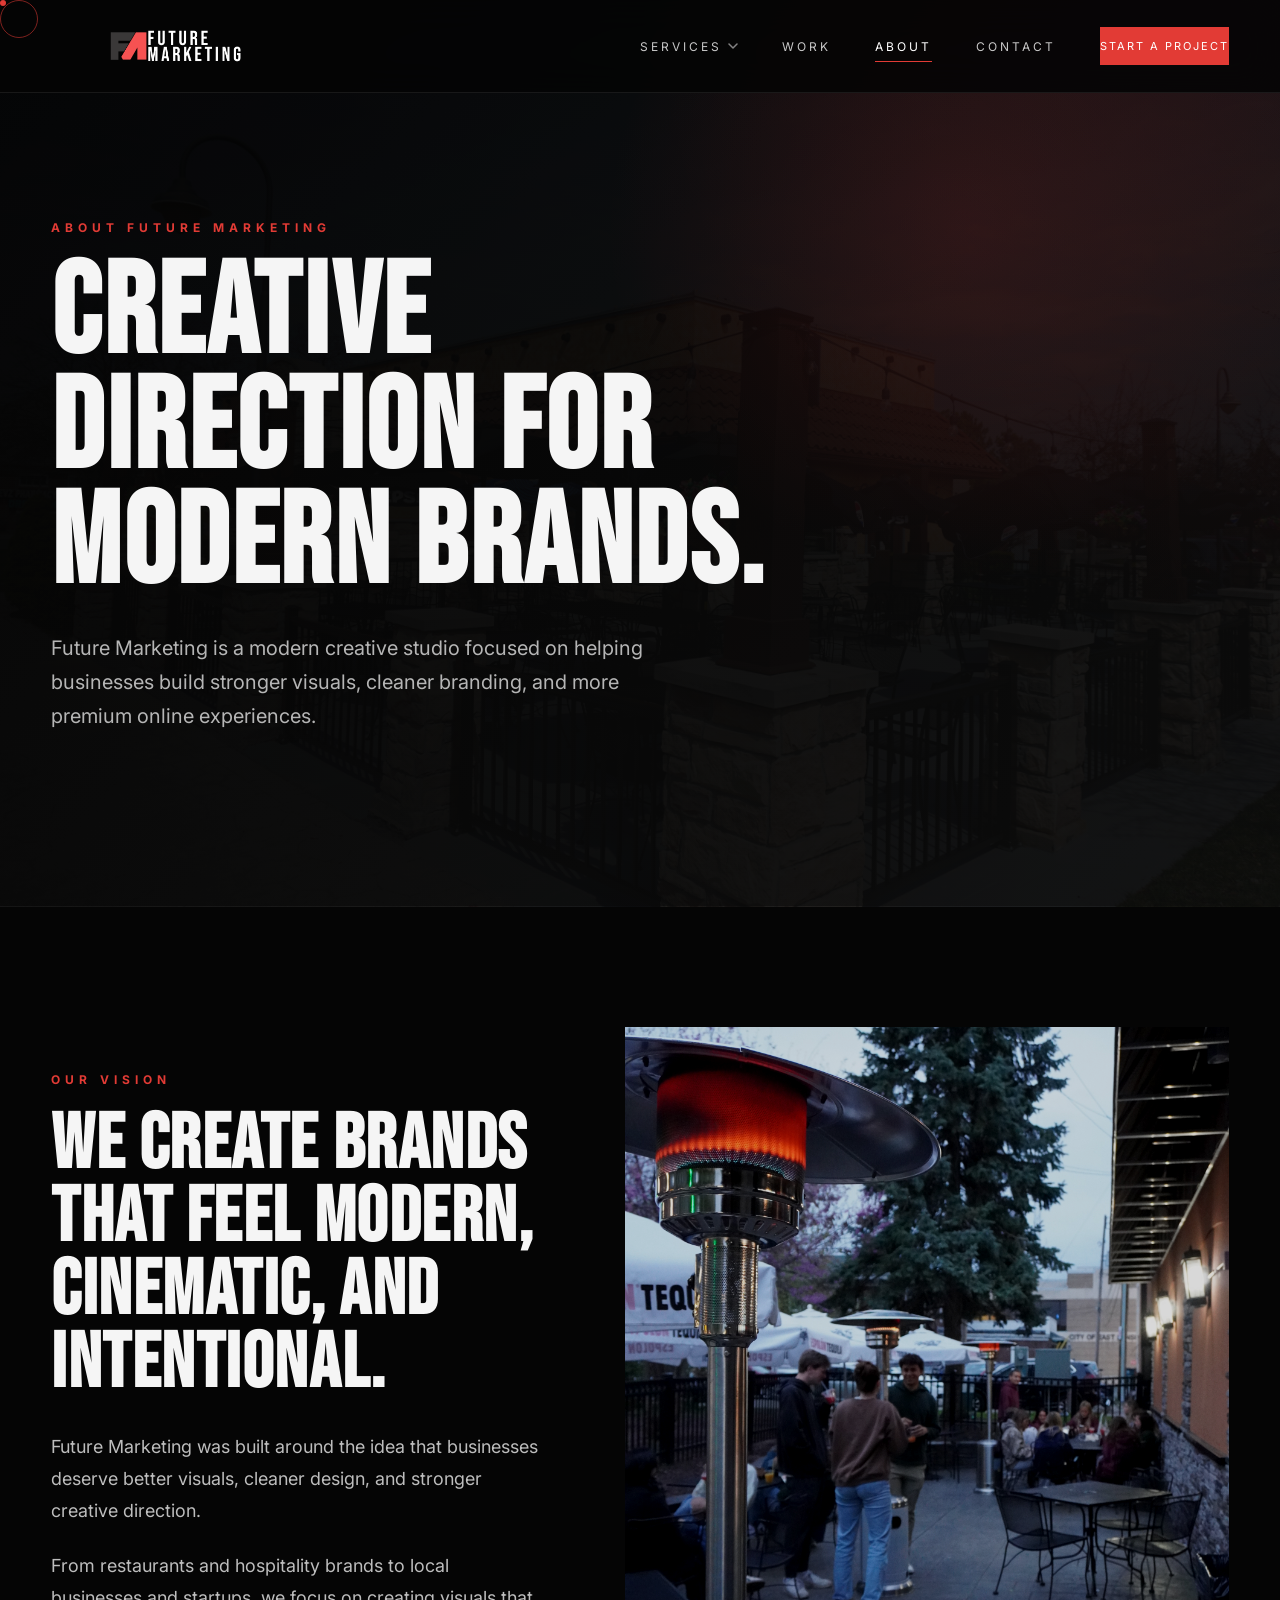
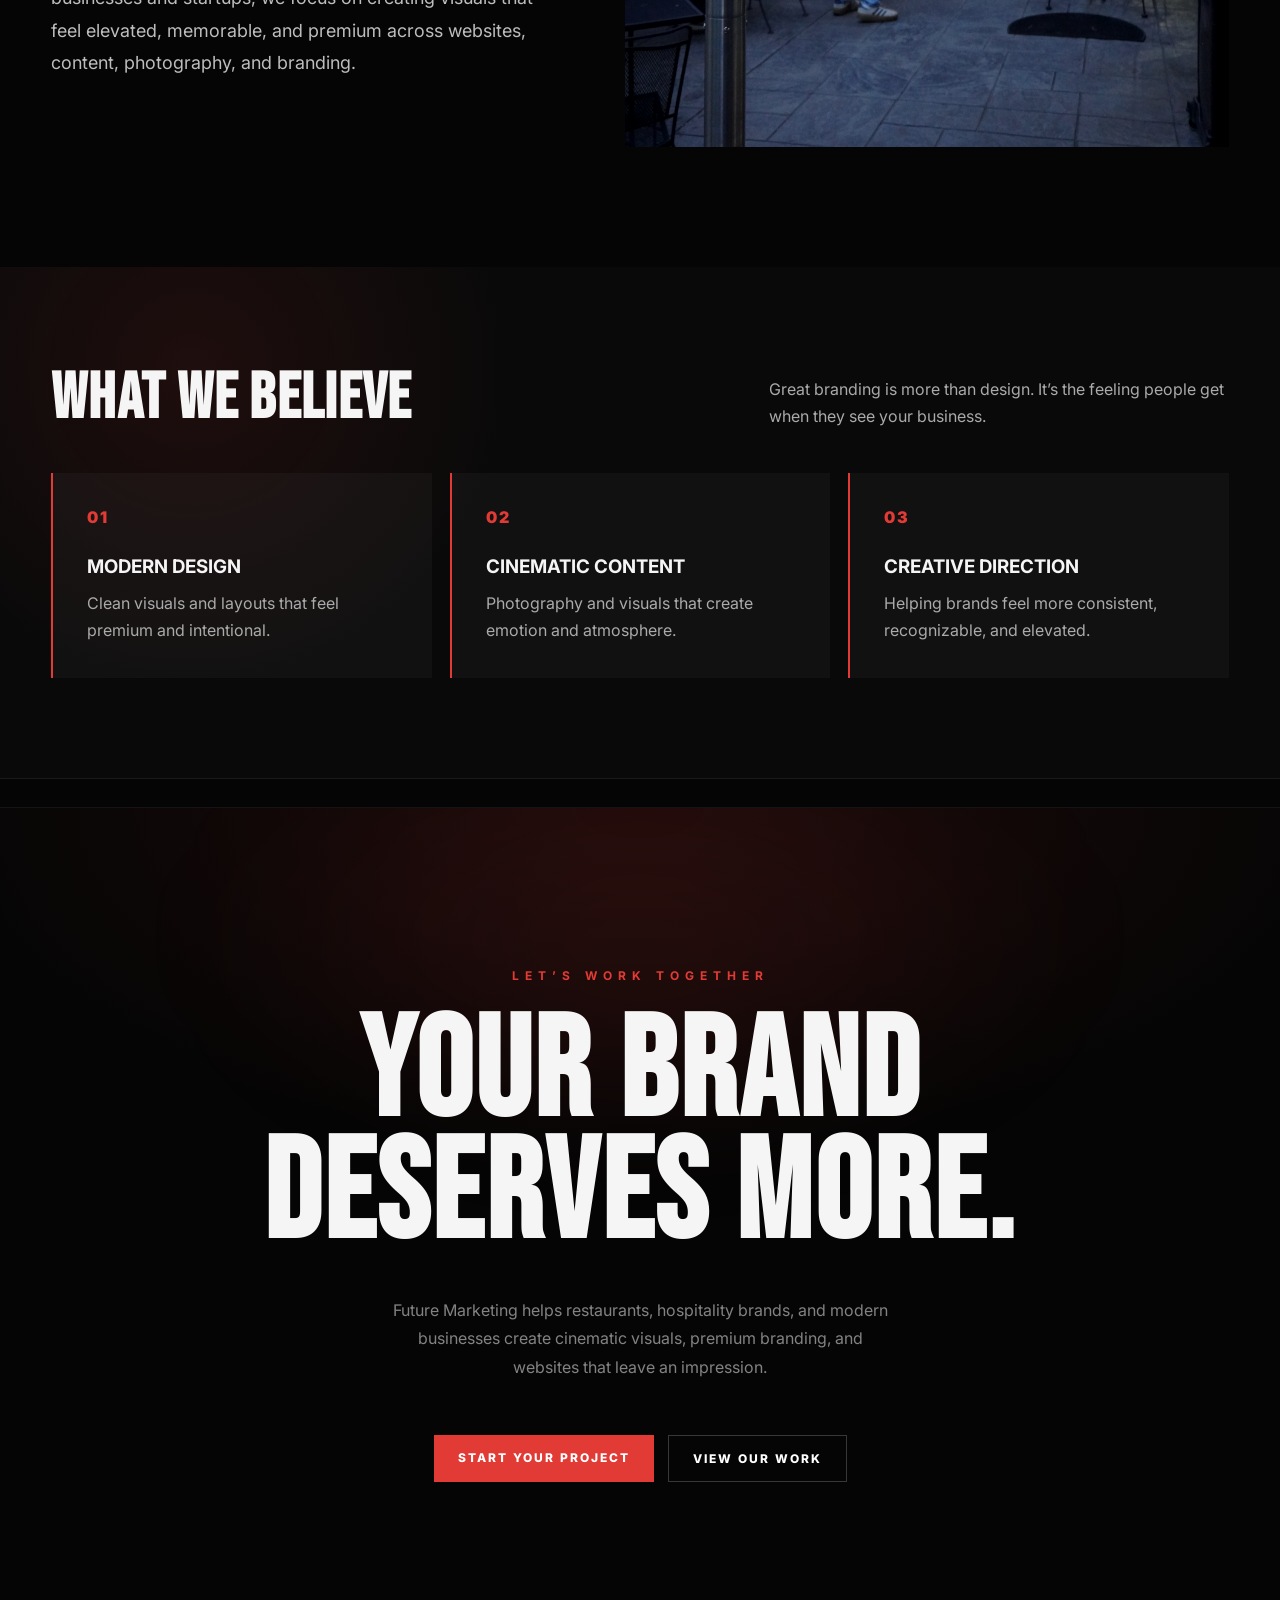
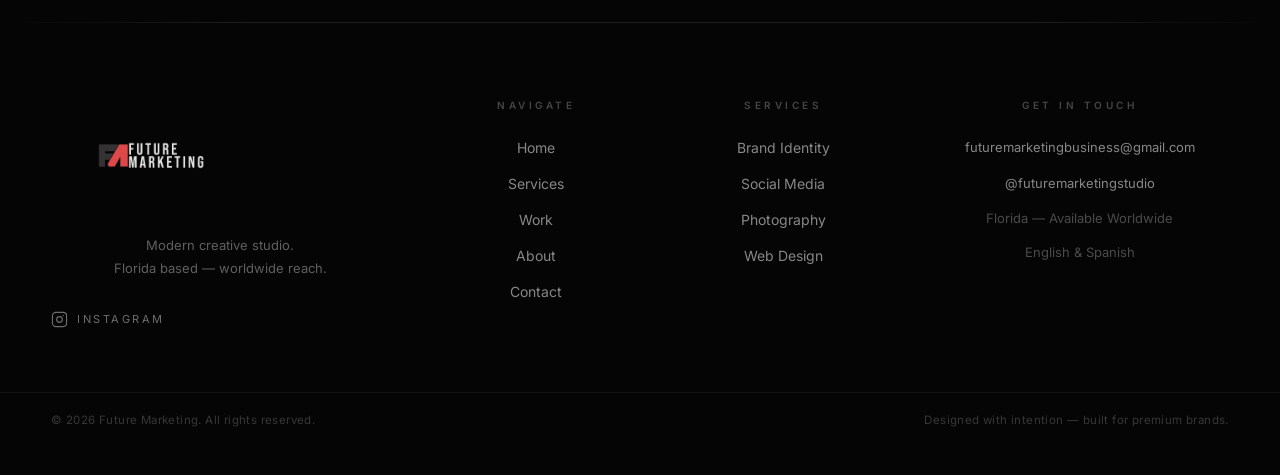
==== about.html @ c7347e80 "Production launch — Future Marketing Studio (futuremark.studio) Complete 5-page website: Brand Ident" ====
<!DOCTYPE html>
<html lang="en">
<head>
  <meta charset="UTF-8" />
  <meta name="viewport" content="width=device-width, initial-scale=1.0" />
  <title>About | Future Marketing</title>
  <meta name="description" content="Future Marketing is a modern creative studio focused on helping restaurants, hospitality brands, and local businesses build stronger visuals, cleaner branding, and premium digital experiences.">
  <meta name="robots" content="index, follow">
  <meta property="og:type" content="website">
  <meta property="og:title" content="About | Future Marketing">
  <meta property="og:description" content="Learn about Future Marketing — a creative studio building premium brands for restaurants, hospitality, and modern businesses in Florida.">
  <meta property="og:image" content="https://futuremark.studio/assets/images/hotel-coco-brand.jpg">
  <meta property="og:image:width" content="2000">
  <meta property="og:image:height" content="1333">
  <meta property="og:site_name" content="Future Marketing Studio">
  <meta name="twitter:card" content="summary_large_image">
  <meta name="twitter:image" content="https://futuremark.studio/assets/images/hotel-coco-brand.jpg">
  <link rel="preconnect" href="https://fonts.googleapis.com">
  <link rel="preconnect" href="https://fonts.gstatic.com" crossorigin>
  <link href="https://fonts.googleapis.com/css2?family=Bebas+Neue&family=Inter:wght@300;400;500;600;700;800&display=swap" rel="stylesheet">
  <link rel="stylesheet" href="style.css" />
  <link rel="icon" type="image/png" sizes="32x32" href="assets/images/imresizer-favicon.png">
  <link rel="icon" type="image/png" sizes="512x512" href="assets/images/favicon.png">
  <link rel="apple-touch-icon" sizes="180x180" href="assets/images/whitelogo.png">
  <link rel="manifest" href="site.webmanifest">
  <meta name="theme-color" content="#050505">
  <meta name="msapplication-TileColor" content="#050505">
  <link rel="canonical" href="https://futuremark.studio/about.html">
  <meta property="og:url" content="https://futuremark.studio/about.html">
  <!-- Google Analytics GA4 — replace G-XXXXXXXXXX with your Measurement ID -->
  <script async src="https://www.googletagmanager.com/gtag/js?id=G-XXXXXXXXXX"></script>
  <script>
    window.dataLayer = window.dataLayer || [];
    function gtag(){dataLayer.push(arguments);}
    gtag("js", new Date());
    gtag("config", "G-XXXXXXXXXX");
  </script>
</head>
<body>

<div class="page-noise"></div>

<header>
  <div class="container nav">

    <a href="index.html" class="brand">
      <img src="assets/images/whitelogonomarketing.png"
           alt="Future Marketing Logo"
           class="logo-img">
    </a>

    <button class="menu-btn" id="menuBtn">
      <span></span>
      <span></span>
      <span></span>
    </button>

    <nav class="nav-links" id="navLinks">

      <div class="nav-item-drop">
        <a href="services.html" class="nav-link-trigger" aria-haspopup="true">
          Services
          <svg class="nav-chevron" width="10" height="6" viewBox="0 0 10 6" fill="none" aria-hidden="true">
            <path d="M1 1l4 4 4-4" stroke="currentColor" stroke-width="1.5" stroke-linecap="round" stroke-linejoin="round"/>
          </svg>
        </a>
        <div class="nav-drop" role="menu">
          <a href="services.html#brand-identity" class="nav-drop-link" role="menuitem">
            <span class="nav-drop-num">01</span>Brand Identity
          </a>
          <a href="services.html#photography" class="nav-drop-link" role="menuitem">
            <span class="nav-drop-num">02</span>Photography & Content
          </a>
          <a href="services.html#web-design" class="nav-drop-link" role="menuitem">
            <span class="nav-drop-num">03</span>Web Design
          </a>
          <a href="services.html" class="nav-drop-link" role="menuitem">
            <span class="nav-drop-num">04</span>Social Media
          </a>
        </div>
      </div>

      <a href="work.html">Work</a>
      <a href="about.html">About</a>
      <a href="contact.html">Contact</a>
      <a href="contact.html" class="nav-cta">Start a Project</a>

    </nav>

  </div>
</header>

<main>

<section class="page-hero">

  <div class="services-hero-bg"></div>

  <div class="container">

    <div class="eyebrow">
      About Future Marketing
    </div>

    <h1>
      CREATIVE <br>
      DIRECTION FOR <br>
      MODERN BRANDS.
    </h1>

    <p>
      Future Marketing is a modern creative studio focused on helping
      businesses build stronger visuals, cleaner branding,
      and more premium online experiences.
    </p>

  </div>

</section>

<section class="about-section">

  <div class="container about-grid">

    <div class="about-content">

      <div class="eyebrow">
        Our Vision
      </div>

      <h2>
        We create brands that feel modern, cinematic, and intentional.
      </h2>

      <p>
        Future Marketing was built around the idea that businesses deserve
        better visuals, cleaner design, and stronger creative direction.
      </p>

      <p>
        From restaurants and hospitality brands to local businesses and startups,
        we focus on creating visuals that feel elevated, memorable,
        and premium across websites, content, photography, and branding.
      </p>

    </div>

    <div class="about-image">

      <img src="assets/images/mexgrillpatio.JPG"
           alt="Restaurant patio — Future Marketing visual direction" loading="lazy">

    </div>

  </div>

</section>

<section class="values-section">

  <div class="container">

    <div class="section-header">

      <h2>
        What We Believe
      </h2>

      <p>
        Great branding is more than design. It’s the feeling people get when they see your business.
      </p>

    </div>

    <div class="process-grid">

      <div class="process-step">
        <span>01</span>
        <h3>Modern Design</h3>
        <p>Clean visuals and layouts that feel premium and intentional.</p>
      </div>

      <div class="process-step">
        <span>02</span>
        <h3>Cinematic Content</h3>
        <p>Photography and visuals that create emotion and atmosphere.</p>
      </div>

      <div class="process-step">
        <span>03</span>
        <h3>Creative Direction</h3>
        <p>Helping brands feel more consistent, recognizable, and elevated.</p>
      </div>

    </div>

  </div>

</section>

</main>

<footer class="site-footer">

  <div class="footer-cta-zone">
    <div class="footer-cta-glow"></div>
    <div class="container footer-cta-inner">
      <div class="eyebrow">Let’s Work Together</div>
      <h2 class="footer-cta-headline">
        Your brand<br>deserves more.
      </h2>
      <p class="footer-cta-sub">
        Future Marketing helps restaurants, hospitality brands, and modern
        businesses create cinematic visuals, premium branding, and websites
        that leave an impression.
      </p>
      <div class="footer-cta-btns">
        <a href="contact.html" class="btn btn-primary">Start Your Project</a>
        <a href="work.html" class="btn btn-secondary">View Our Work</a>
      </div>
    </div>
  </div>

  <div class="footer-divider"></div>

  <div class="footer-body">
    <div class="container footer-grid">

      <div class="footer-brand-col">
        <a href="index.html" class="footer-logo-link">
          <img src="assets/images/whitelogonomarketing.png"
               alt="Future Marketing" class="footer-logo-img">
        </a>
        <p class="footer-tagline">
          Modern creative studio.<br>
          Florida based — worldwide reach.
        </p>
        <div class="footer-socials">
          <a href="https://www.instagram.com/futuremarketingstudio/"
             target="_blank" rel="noopener noreferrer"
             aria-label="Future Marketing on Instagram"
             class="footer-social-link">
            <svg width="17" height="17" viewBox="0 0 24 24" fill="none"
                 stroke="currentColor" stroke-width="1.6"
                 stroke-linecap="round" stroke-linejoin="round"
                 aria-hidden="true">
              <rect x="2" y="2" width="20" height="20" rx="5" ry="5"/>
              <circle cx="12" cy="12" r="4"/>
              <circle cx="17.5" cy="6.5" r="1" fill="currentColor" stroke="none"/>
            </svg>
            Instagram
          </a>
        </div>
      </div>

      <div class="footer-nav-col">
        <h4 class="footer-col-label">Navigate</h4>
        <ul class="footer-links">
          <li><a href="index.html">Home</a></li>
          <li><a href="services.html">Services</a></li>
          <li><a href="work.html">Work</a></li>
          <li><a href="about.html">About</a></li>
          <li><a href="contact.html">Contact</a></li>
        </ul>
      </div>

      <div class="footer-nav-col">
        <h4 class="footer-col-label">Services</h4>
        <ul class="footer-links">
          <li><a href="services.html">Brand Identity</a></li>
          <li><a href="services.html">Social Media</a></li>
          <li><a href="services.html">Photography</a></li>
          <li><a href="services.html">Web Design</a></li>
        </ul>
      </div>

      <div class="footer-nav-col">
        <h4 class="footer-col-label">Get In Touch</h4>
        <ul class="footer-links footer-contact-links">
          <li>
            <a href="mailto:futuremarketingbusiness@gmail.com">
              futuremarketingbusiness@gmail.com
            </a>
          </li>
          <li>
            <a href="https://www.instagram.com/futuremarketingstudio/"
               target="_blank" rel="noopener noreferrer">
              @futuremarketingstudio
            </a>
          </li>
          <li><span>Florida — Available Worldwide</span></li>
          <li><span>English &amp; Spanish</span></li>
        </ul>
      </div>

    </div>
  </div>

  <div class="footer-bottom">
    <div class="container footer-bottom-inner">
      <p>© 2026 Future Marketing. All rights reserved.</p>
      <p class="footer-bottom-right">Designed with intention — built for premium brands.</p>
    </div>
  </div>

</footer>

<script src="script.js"></script>

</body>
</html>
---- style.css ----
:root {
  --black: #050505;
  --black-2: #070707;
  --black-3: #090909;
  --card: #0c0c0c;
  --red: #e23b35;
  --red-hover: #ff4a43;
  --white: #f5f5f5;
  --gray: #aaa;
  --gray-light: #bdbdbd;
  --border: rgba(255,255,255,0.1);
  --border-light: rgba(255,255,255,0.12);
}

* {
  margin: 0;
  padding: 0;
  box-sizing: border-box;
}

body {
  font-family: 'Inter', Arial, Helvetica, sans-serif;
  background:
    radial-gradient(circle at top right, rgba(226,59,53,0.08), transparent 30%),
    radial-gradient(circle at bottom left, rgba(255,255,255,0.03), transparent 25%),
    var(--black);
  color: var(--white);
  overflow-x: hidden;
  position: relative;
}

a {
  color: inherit;
  text-decoration: none;
}

.container {
  width: min(1180px, 92%);
  margin: 0 auto;
}

.page-noise {
  position: fixed;
  inset: 0;
  z-index: -1;
  pointer-events: none;
  opacity: 0.18;
  background-image:
    linear-gradient(rgba(255,255,255,0.018) 1px, transparent 1px),
    linear-gradient(90deg, rgba(255,255,255,0.018) 1px, transparent 1px);
  background-size: 80px 80px;
}

/* Header */

header {
  position: fixed;
  top: 0;
  left: 0;
  width: 100%;
  z-index: 50;
  background: rgba(5, 5, 5, 0.9);
  backdrop-filter: blur(18px);
  border-bottom: 1px solid rgba(255,255,255,0.08);
}

.nav {
  height: 92px;
  display: flex;
  align-items: center;
  justify-content: space-between;
}

.logo-img {
  height: 140px;
  width: auto;
  display: block;
}

.nav-links {
  display: flex;
  align-items: center;
  gap: 44px;
  font-size: 12px;
  letter-spacing: 3px;
  text-transform: uppercase;
  color: rgba(255,255,255,0.78);
}

.nav-links a {
  position: relative;
  padding: 12px 0;
  transition: 0.25s ease;
}

.nav-links a:hover {
  color: white;
}

.nav-links a::after {
  content: "";
  position: absolute;
  left: 0;
  bottom: 4px;
  width: 100%;
  height: 1px;
  background: #e23b35;
  transform: scaleX(0);
  transform-origin: right;
  transition: transform 0.25s ease;
}

.nav-links a:hover::after {
  transform: scaleX(1);
  transform-origin: left;
}

/* Global */

section {
  padding: 100px 0;
}

.eyebrow {
  color: var(--red);
  letter-spacing: 5px;
  text-transform: uppercase;
  font-size: 12px;
  font-weight: 700;
  margin-bottom: 22px;
}

h1, h2 {
  font-family: 'Bebas Neue', 'Arial Narrow', Arial, sans-serif;
}

h1 {
  font-size: clamp(48px, 8vw, 104px);
  line-height: 0.92;
  text-transform: uppercase;
  letter-spacing: 0.02em;
  margin-bottom: 28px;
}

h1 span {
  color: var(--red);
}

.buttons {
  display: flex;
  gap: 16px;
  flex-wrap: wrap;
}

.btn {
  display: inline-block;
  padding: 15px 24px;
  text-transform: uppercase;
  letter-spacing: 2px;
  font-size: 12px;
  font-weight: 800;
  transition: 0.25s ease;
}

.btn-primary {
  background: var(--red);
  color: white;
}

.btn-primary:hover {
  background: var(--red-hover);
  transform: translateY(-2px);
}

.btn-secondary {
  border: 1px solid rgba(255,255,255,0.2);
  color: white;
}

.btn-secondary:hover {
  border-color: var(--red);
  color: var(--red);
  transform: translateY(-2px);
}

/* Hero */

.hero {
  position: relative;
  min-height: 100vh;
  overflow: hidden;
  display: flex;
  align-items: center;
  padding: 160px 0 120px;
  background: var(--black);
}

.hero::before {
  content: "";
  position: absolute;
  inset: 0;
  background:
    linear-gradient(to right, rgba(0,0,0,0.92), rgba(0,0,0,0.45)),
    url("assets/images/lights.png");
  background-size: cover;
  background-position: center;
  opacity: 0.28;
  z-index: 0;
}

.hero::after {
  content: "";
  position: absolute;
  inset: 0;
  background: radial-gradient(circle at 75% 25%, rgba(226,59,53,0.18), transparent 28%);
  z-index: 1;
}

.hero-overlay {
  position: absolute;
  inset: 0;
  background: linear-gradient(to bottom, rgba(0,0,0,0.65), rgba(0,0,0,0.92));
  z-index: 1;
}

.hero-glow {
  position: absolute;
  width: 700px;
  height: 700px;
  border-radius: 50%;
  background: rgba(226,59,53,0.12);
  filter: blur(120px);
  top: -250px;
  right: -150px;
  z-index: 1;
}

.hero-grid {
  position: relative;
  z-index: 3;
  display: grid;
  grid-template-columns: 1fr 0.9fr;
  gap: 80px;
  align-items: center;
}

.hero-left {
  position: relative;
  z-index: 5;
}

.hero-left h1 {
  font-size: clamp(72px, 8vw, 140px);
  line-height: 0.9;
  text-transform: uppercase;
  letter-spacing: 0.02em;
  margin-bottom: 28px;
  max-width: 900px;
  text-shadow: 0 0 30px rgba(0,0,0,0.45);
}

.hero-left h1 span {
  color: var(--red);
}

.hero-left p {
  color: #cfcfcf;
  font-size: 19px;
  line-height: 1.8;
  max-width: 620px;
  margin-bottom: 38px;
}

.hero-right {
  position: relative;
  height: 720px;
}

.floating-card {
  position: absolute;
  overflow: hidden;
  background: #111;
  border: 1px solid rgba(255,255,255,0.08);
  box-shadow: 0 30px 80px rgba(0,0,0,0.45);
}

.floating-card img {
  width: 100%;
  height: 100%;
  object-fit: cover;
  filter: brightness(0.82) contrast(1.05) saturate(0.92);
}

.main-card {
  width: 480px;
  height: 620px;
  top: 0;
  right: 0;
}

.small-card {
  width: 300px;
  height: 370px;

  bottom: 140px;
  left: 60px;

  border: 6px solid #050505;

  z-index: 3;
}

.hero-stats {
  margin-top: 60px;
  display: flex;
  gap: 50px;
  flex-wrap: wrap;
}

.stat h3 {
  font-size: 28px;
  margin-bottom: 8px;
  text-transform: uppercase;
}

.stat span {
  color: #9e9e9e;
  letter-spacing: 1px;
  text-transform: uppercase;
  font-size: 12px;
}

/* Intro */

.intro-section {
  background: var(--black);
  border-top: 1px solid rgba(255,255,255,0.08);
}

.intro-grid {
  display: grid;
  grid-template-columns: 0.9fr 1.1fr;
  gap: 60px;
  align-items: center;
}

.intro-grid h2,
.section-header h2,
.cta-box h2 {
  font-size: clamp(34px, 5vw, 64px);
  text-transform: uppercase;
  line-height: 1;
  letter-spacing: 0.02em;
}

.intro-grid p {
  color: var(--gray-light);
  line-height: 1.8;
  font-size: 18px;
}

/* Section Headers */

.section-header {
  display: flex;
  justify-content: space-between;
  align-items: end;
  gap: 30px;
  margin-bottom: 42px;
}

.section-header p {
  color: var(--gray);
  max-width: 460px;
  line-height: 1.7;
}

/* Services */

.home-services,
.cta-section {
  background: var(--black-3);
}

.services-grid {
  display: grid;
  grid-template-columns: repeat(4, 1fr);
  gap: 18px;
}

.service-card {
  background: var(--card);
  border: 1px solid var(--border);
  padding: 30px;
  min-height: 230px;
  transition: 0.25s ease;
}

.service-card:hover {
  border-color: var(--red);
  transform: translateY(-5px);
}

.number {
  color: var(--red);
  font-weight: 900;
  margin-bottom: 36px;
  display: block;
  letter-spacing: 2px;
}

.service-card h3 {
  text-transform: uppercase;
  letter-spacing: 1px;
  margin-bottom: 14px;
}

.service-card p {
  color: #a8a8a8;
  line-height: 1.6;
  font-size: 14px;
}

/* Process */

.process-section {
  background:
    radial-gradient(circle at 15% 20%, rgba(226,59,53,0.13), transparent 28%),
    var(--black-3);
}

.process-grid {
  display: grid;
  grid-template-columns: repeat(3, 1fr);
  gap: 18px;
}

.process-step {
  padding: 34px;
  border-left: 2px solid var(--red);
  background: rgba(255,255,255,0.03);
}

.process-step span {
  color: var(--red);
  font-weight: 900;
  letter-spacing: 2px;
  display: block;
  margin-bottom: 28px;
}

.process-step h3 {
  text-transform: uppercase;
  margin-bottom: 12px;
}

.process-step p {
  color: var(--gray);
  line-height: 1.7;
}

/* Work */

.work {
  background: var(--black-3);
}

.work-grid {
  display: grid;
  grid-template-columns: repeat(3, 1fr);
  gap: 18px;
}

.work-card {
  min-height: 320px;
  background: linear-gradient(145deg, #191919, #080808);
  border: 1px solid var(--border);
  padding: 24px;
  display: flex;
  flex-direction: column;
  justify-content: flex-end;
  position: relative;
  overflow: hidden;
}

.work-card::before {
  content: "";
  position: absolute;
  inset: 0;
  background: radial-gradient(circle at 70% 30%, rgba(226,59,53,0.22), transparent 40%);
}

.work-card h3,
.work-card p {
  position: relative;
  z-index: 1;
}

.work-card h3 {
  font-size: 24px;
  text-transform: uppercase;
  margin-bottom: 8px;
}

.work-card p {
  color: var(--gray);
}

/* Premium Banner */

.premium-banner {
  position: relative;
  min-height: 680px;
  overflow: hidden;
  display: flex;
  align-items: center;
}

.premium-banner img {
  position: absolute;
  inset: 0;
  width: 100%;
  height: 100%;
  object-fit: cover;
}

.premium-overlay {
  position: absolute;
  inset: 0;
  background:
    linear-gradient(to right, rgba(0,0,0,0.92), rgba(0,0,0,0.35)),
    linear-gradient(to top, rgba(0,0,0,0.9), transparent);
  z-index: 1;
}

.premium-content {
  position: relative;
  z-index: 2;
}

.premium-content h2 {
  font-size: clamp(42px, 6vw, 90px);
  text-transform: uppercase;
  line-height: 0.95;
  max-width: 900px;
  margin-bottom: 24px;
}

.premium-content p {
  max-width: 620px;
  color: #d6d6d6;
  line-height: 1.8;
  font-size: 18px;
}

/* Split Showcase */

.split-showcase {
  display: grid;
  grid-template-columns: 1fr 1fr;
  min-height: 700px;
}

.split-image img {
  width: 100%;
  height: 100%;
  object-fit: cover;
}

.split-content {
  background: var(--black-2);
  padding: 90px;
  display: flex;
  justify-content: center;
  flex-direction: column;
}

.split-content h2 {
  font-size: clamp(40px, 5vw, 72px);
  line-height: 0.95;
  text-transform: uppercase;
  margin-bottom: 24px;
}

.split-content p {
  color: var(--gray-light);
  line-height: 1.8;
  margin-bottom: 32px;
  max-width: 520px;
}

/* Editorial */

.editorial-section {
  position: relative;
  min-height: 700px;
  overflow: hidden;
  display: flex;
  align-items: center;
}

.editorial-section img {
  position: absolute;
  inset: 0;
  width: 100%;
  height: 100%;
  object-fit: cover;
}

.editorial-overlay {
  position: absolute;
  inset: 0;
  background: linear-gradient(to right, rgba(0,0,0,0.92), rgba(0,0,0,0.25));
  z-index: 1;
}

.editorial-content {
  position: relative;
  z-index: 2;
}

.editorial-content h2 {
  font-size: clamp(42px, 6vw, 92px);
  text-transform: uppercase;
  line-height: 0.92;
  max-width: 800px;
  margin-bottom: 24px;
}

.editorial-content p {
  max-width: 550px;
  color: #d6d6d6;
  line-height: 1.8;
  font-size: 18px;
}

/* Industries */

.industries-section {
  background: var(--black);
}

.industries-list {
  display: flex;
  flex-wrap: wrap;
  gap: 14px;
}

.industries-list span {
  border: 1px solid var(--border-light);
  padding: 14px 20px;
  color: #ddd;
  text-transform: uppercase;
  letter-spacing: 2px;
  font-size: 12px;
  background: var(--card);
}

/* About */

.about-box {
  border: 1px solid var(--border-light);
  background: linear-gradient(135deg, rgba(226,59,53,0.1), rgba(255,255,255,0.03));
  padding: 56px;
  display: grid;
  grid-template-columns: 0.8fr 1.2fr;
  gap: 50px;
  align-items: center;
}

.about-box h2 {
  font-size: clamp(36px, 5vw, 68px);
  text-transform: uppercase;
  line-height: 1;
}

.about-box p {
  color: #c2c2c2;
  line-height: 1.8;
  font-size: 17px;
}

/* Contact */

.contact {
  text-align: center;
  background: var(--black);
}

.contact-page {
  min-height: 100vh;
  display: flex;
  align-items: center;
  padding-top: 120px;
}

.contact h2 {
  font-size: clamp(42px, 7vw, 90px);
  text-transform: uppercase;
  line-height: 0.95;
  margin-bottom: 24px;
}

.contact h2 span {
  color: var(--red);
}

.contact p {
  color: var(--gray);
  margin-bottom: 34px;
  font-size: 18px;
}

/* CTA */

.cta-box {
  border: 1px solid var(--border-light);
  background: linear-gradient(135deg, rgba(226,59,53,0.12), rgba(255,255,255,0.03));
  padding: 56px;
  display: flex;
  justify-content: space-between;
  gap: 40px;
  align-items: center;
}

.cta-box p {
  color: var(--gray-light);
  line-height: 1.8;
  font-size: 17px;
  max-width: 650px;
  margin-top: 20px;
}

/* Page Hero */

.page-hero {
  padding-top: 180px;
  padding-bottom: 80px;
  background:
    radial-gradient(circle at 75% 25%, rgba(226,59,53,0.18), transparent 30%),
    linear-gradient(135deg, var(--black), #111);
}

.hero p,
.page-hero p {
  max-width: 560px;
  color: var(--gray-light);
  font-size: 18px;
  line-height: 1.7;
  margin-bottom: 34px;
}

/* Footer */

footer {
  border-top: 1px solid rgba(255,255,255,0.08);
  padding: 28px 0;
  color: #777;
  font-size: 13px;
  text-align: center;
}

/* Responsive */

@media (max-width: 1100px) {
  .hero-grid {
    grid-template-columns: 1fr;
  }

  .hero-right {
    height: auto;
    display: flex;
    gap: 20px;
  }

  .floating-card {
    position: relative;
  }

  .main-card,
  .small-card {
    width: 100%;
    height: 420px;
    inset: auto;
  }
}

@media (max-width: 900px) {
  .menu-btn {
    display: block;
  }

  .nav-links {
    position: absolute;
    top: 82px;
    right: 0;
    width: 100%;
    background: var(--black);
    display: flex;
    flex-direction: column;
    padding: 24px;
    border-bottom: 1px solid rgba(255,255,255,0.08);
    opacity: 0;
    visibility: hidden;
    pointer-events: none;
    transform: translateY(-8px);
    transition: opacity 0.28s ease, visibility 0.28s ease, transform 0.28s ease;
  }

  .nav-links.active {
    opacity: 1;
    visibility: visible;
    pointer-events: auto;
    transform: translateY(0);
  }

  .hero-grid,
  .about-box,
  .intro-grid,
  .process-grid,
  .cta-box,
  .split-showcase {
    grid-template-columns: 1fr;
  }

  .services-grid,
  .work-grid {
    grid-template-columns: 1fr 1fr;
  }

  .section-header {
    display: block;
  }

  .section-header h2 {
    margin-bottom: 18px;
  }

  .split-content {
    padding: 60px 30px;
  }
}

@media (max-width: 700px) {
  .hero-left h1 {
    font-size: 64px;
    letter-spacing: -2px;
  }

  .hero-right {
    flex-direction: column;
  }

  .main-card,
  .small-card {
    height: 320px;
  }

  .hero-stats {
    gap: 30px;
  }
}

@media (max-width: 600px) {
  .logo-img {
    height: 90px;
  }

  .services-grid,
  .work-grid {
    grid-template-columns: 1fr;
  }

  .brand {
    font-size: 13px;
    letter-spacing: 2px;
  }

  .hero-card,
  .about-box,
  .cta-box {
    padding: 30px;
  }
}

.featured-preview {
  background: #090909;
}

.preview-grid {
  display: grid;
  grid-template-columns: repeat(3, 1fr);
  gap: 18px;
}

.preview-card {
  position: relative;
  min-height: 380px;
  overflow: hidden;
  border: 1px solid rgba(255,255,255,0.1);
}

.preview-card img {
  width: 100%;
  height: 100%;
  object-fit: cover;
  filter: brightness(0.75);
  transition: 0.35s ease;
}

.preview-card:hover img {
  transform: scale(1.05);
  filter: brightness(0.95);
}

.preview-card h3 {
  position: absolute;
  left: 24px;
  bottom: 24px;
  text-transform: uppercase;
  font-size: 24px;
  z-index: 2;
}

@media (max-width: 900px) {
  .preview-grid {
    grid-template-columns: 1fr;
  }
}

.intro-section {
  position: relative;
  overflow: hidden;
}

.intro-bg {
  position: absolute;
  inset: 0;

  background:
    linear-gradient(to right, rgba(5,5,5,0.96), rgba(5,5,5,0.92)),
    url("assets/images/hero.jpeg");

  background-size: cover;
  background-position: center;

  opacity: 0.18;
  filter: blur(2px);

  z-index: 0;
}

.intro-grid {
  position: relative;
  z-index: 2;
}

header {
  transition:
    background 0.3s ease,
    border-color 0.3s ease,
    backdrop-filter 0.3s ease;
}

header.scrolled {
  background: rgba(5,5,5,0.97);
  backdrop-filter: blur(24px);
  border-bottom: 1px solid rgba(226,59,53,0.1);
}

.hidden {
  opacity: 0;
  transform: translateY(40px);
  transition:
    opacity 0.8s ease,
    transform 0.8s ease;
}

.show {
  opacity: 1;
  transform: translateY(0);
}

.floating-card {
  position: relative;
}

.floating-card::before {
  content: "";
  position: absolute;
  inset: 0;

  background:
    radial-gradient(
      circle at var(--x) var(--y),
      rgba(255,255,255,0.12),
      transparent 40%
    );

  opacity: 0;
  transition: opacity 0.25s ease;
  pointer-events: none;
  z-index: 2;
}

.floating-card:hover::before {
  opacity: 1;
}

/* BETTER PHONE VIEW */

@media (max-width: 768px) {
  .container {
    width: 90%;
  }

  header {
    background: rgba(5, 5, 5, 0.94);
  }

  .nav {
    height: 86px;
  }

  .logo-img {
    height: 105px;
  }

  .menu-btn {
    display: block;
    z-index: 20;
  }

  .nav-links {
    position: fixed;
    top: 86px;
    left: 0;
    width: 100%;
    height: calc(100vh - 86px);
    background: rgba(5,5,5,0.99);
    backdrop-filter: blur(24px);
    display: flex;
    flex-direction: column;
    justify-content: center;
    align-items: center;
    gap: 34px;
    padding: 0;
    border-top: 1px solid rgba(255,255,255,0.07);
    opacity: 0;
    visibility: hidden;
    pointer-events: none;
    transform: translateY(-10px);
    transition: opacity 0.35s ease, visibility 0.35s ease, transform 0.35s ease;
  }

  .nav-links.active {
    opacity: 1;
    visibility: visible;
    pointer-events: auto;
    transform: translateY(0);
  }

  .nav-links a {
    font-size: 16px;
    letter-spacing: 4px;
  }

  .hero {
    min-height: auto;
    padding: 130px 0 70px;
  }

  .hero-grid {
    grid-template-columns: 1fr;
    gap: 45px;
  }

  .hero-left h1 {
    font-size: clamp(52px, 16vw, 76px);
    line-height: 0.9;
    letter-spacing: 0.01em;
  }

  .hero-left p {
    font-size: 16px;
    line-height: 1.7;
    max-width: 100%;
  }

  .buttons {
    flex-direction: column;
  }

  .btn {
    width: 100%;
    text-align: center;
  }

  .hero-stats {
    margin-top: 42px;
    gap: 24px;
  }

  .stat {
    width: 100%;
  }

  .stat h3 {
    font-size: 22px;
  }

  .hero-right {
    height: auto;
    display: grid;
    grid-template-columns: 1fr;
    gap: 18px;
  }

  .floating-card {
    position: relative;
    width: 100%;
  }

  .main-card,
  .small-card {
    width: 100%;
    height: 360px;
    inset: auto;
    border: 1px solid rgba(255,255,255,0.1);
  }

  section {
    padding: 70px 0;
  }

  .intro-grid,
  .process-grid,
  .preview-grid,
  .cta-box {
    grid-template-columns: 1fr;
  }

  .intro-grid {
    gap: 28px;
  }

  .intro-grid h2,
  .section-header h2,
  .cta-box h2,
  .premium-content h2,
  .editorial-content h2 {
    font-size: clamp(38px, 12vw, 58px);
    letter-spacing: -1.5px;
  }

  .section-header {
    display: block;
  }

  .section-header p {
    margin-top: 18px;
  }

  .services-grid,
  .work-grid {
    grid-template-columns: 1fr;
  }

  .premium-banner,
  .editorial-section {
    min-height: 560px;
  }

  .premium-content p,
  .editorial-content p,
  .intro-grid p {
    font-size: 16px;
  }

  .industries-list span {
    width: 100%;
    text-align: center;
  }

  .cta-box {
    display: grid;
    padding: 34px;
  }

  footer {
    font-size: 12px;
    padding: 24px 20px;
  }
}

body.menu-open {
  overflow: hidden;
}

.menu-btn {
  width: 52px;
  height: 52px;

  background: rgba(255,255,255,0.04);

  border: 1px solid rgba(255,255,255,0.08);

  display: flex;
  justify-content: center;
  align-items: center;
  flex-direction: column;

  gap: 5px;

  padding: 0;

  position: relative;

  cursor: pointer;
}

.menu-btn span {
  width: 22px;
  height: 2px;

  background: white;

  transition: 0.3s ease;
}

.menu-btn.active span:nth-child(1) {
  transform: translateY(7px) rotate(45deg);
}

.menu-btn.active span:nth-child(2) {
  opacity: 0;
}

.menu-btn.active span:nth-child(3) {
  transform: translateY(-7px) rotate(-45deg);
}

/* HIDE MENU BUTTON ON DESKTOP */

.menu-btn {
  display: none;
}

/* ONLY SHOW ON MOBILE */

@media (max-width: 768px) {
  .menu-btn {
    display: flex;

    width: auto;
    height: auto;

    background: transparent;
    border: none;
    box-shadow: none;

    padding: 0;
  }

  .menu-btn:hover {
    background: transparent;
    border: none;
  }
}

/* SERVICES PAGE */

.page-hero {
  padding: 220px 0 140px;
  min-height: 70vh;

  display: flex;
  align-items: center;

  position: relative;
  overflow: hidden;
}

.page-hero::before {
  content: "";
  position: absolute;
  inset: 0;

  background:
    radial-gradient(
      circle at top right,
      rgba(226,59,53,0.14),
      transparent 40%
    );

  z-index: 0;
}

.page-hero .container {
  position: relative;
  z-index: 2;
}

.page-hero h1 {
  font-size: clamp(72px, 10vw, 140px);
  line-height: 0.9;
  letter-spacing: 0.02em;

  max-width: 900px;

  margin-top: 18px;
}

.page-hero p {
  max-width: 620px;

  margin-top: 28px;

  font-size: 20px;
  line-height: 1.7;

  color: rgba(255,255,255,0.7);
}

/* SERVICES STACK */

.services-full {
  padding: 120px 0;
}

.services-stack {
  display: flex;
  flex-direction: column;
  gap: 160px;
}

.service-large {
  display: grid;
  grid-template-columns: 1fr 1fr;
  gap: 80px;
  align-items: center;
}

.service-large.reverse .service-text {
  order: 2;
}

.service-large.reverse .service-image {
  order: 1;
}

.service-text h2 {
  font-size: clamp(42px, 5vw, 72px);
  line-height: 0.95;
  letter-spacing: 0.02em;

  margin: 16px 0 24px;
}

.service-text p {
  font-size: 18px;
  line-height: 1.8;

  color: rgba(255,255,255,0.72);
}

.service-image {
  height: 720px;

  display: flex;
  justify-content: center;
  align-items: center;

  position: relative;

  overflow: visible;

  background: transparent;
  border: none;
  padding: 0;
}

.service-image img {
  width: 100%;
  max-width: 900px;

  object-fit: contain;

  position: relative;

  filter:
    brightness(0.98)
    contrast(1.04);

  transform:
    perspective(1800px)
    rotateY(-5deg);

  transition: 0.4s ease;

  box-shadow:
    0 40px 80px rgba(0,0,0,0.45);
}

.service-image:hover img {
  transform:
    perspective(1800px)
    rotateY(0deg)
    translateY(-8px);
}

/* MOBILE */

@media (max-width: 900px) {

  .page-hero {
    padding: 160px 0 90px;
    min-height: auto;
  }

  .page-hero h1 {
    font-size: clamp(52px, 15vw, 82px);
    letter-spacing: 0.01em;
  }

  .page-hero p {
    font-size: 16px;
  }

  .service-large {
    grid-template-columns: 1fr;
    gap: 40px;
  }

  .service-large.reverse .service-text,
  .service-large.reverse .service-image {
    order: initial;
  }

  .service-image {
    height: 420px;
  }

  .services-stack {
    gap: 90px;
  }
}
.services-hero-bg {
  position: absolute;
  inset: 0;
  background:
    linear-gradient(to right, rgba(5,5,5,0.94), rgba(5,5,5,0.82)),
    url("assets/images/canton.JPG");
  background-size: cover;
  background-position: center;
  opacity: 0.32;
  filter: grayscale(20%) contrast(1.05);
  z-index: 0;
}

.page-hero .container {
  position: relative;
  z-index: 2;
}

.best-for-section {
  background: #050505;
}

/* WORK PAGE */

.portfolio-section {
  background: #050505;
  padding: 120px 0;
}

.portfolio-stack {
  display: flex;
  flex-direction: column;
  gap: 150px;
}

.portfolio-project {
  display: grid;
  grid-template-columns: 0.85fr 1.15fr;
  gap: 80px;
  align-items: center;
}

.portfolio-project.reverse {
  grid-template-columns: 1.15fr 0.85fr;
}

.portfolio-project.reverse .project-content {
  order: 2;
}

.portfolio-project.reverse .project-image {
  order: 1;
}

.project-content h2 {
  font-size: clamp(48px, 6vw, 88px);
  line-height: 0.92;
  letter-spacing: 0.02em;
  text-transform: uppercase;
  margin-bottom: 24px;
}

.project-content p {
  color: #bdbdbd;
  font-size: 18px;
  line-height: 1.8;
  max-width: 560px;
  margin-bottom: 34px;
}

.project-image {
  position: relative;
  overflow: visible;
}

.project-image img {
  width: 100%;
  display: block;
  object-fit: contain;
  filter: brightness(0.92) contrast(1.05);
  box-shadow: 0 40px 90px rgba(0,0,0,0.45);
  transition: 0.35s ease;
}

.project-image:hover img {
  transform: translateY(-8px);
}

.project-image::before {
  content: "";
  position: absolute;
  inset: -40px;
  background: radial-gradient(circle at center, rgba(226,59,53,0.12), transparent 55%);
  z-index: -1;
}

@media (max-width: 900px) {
  .portfolio-project,
  .portfolio-project.reverse {
    grid-template-columns: 1fr;
    gap: 40px;
  }

  .portfolio-project.reverse .project-content,
  .portfolio-project.reverse .project-image {
    order: initial;
  }

  .portfolio-stack {
    gap: 90px;
  }

  .project-content h2 {
    font-size: clamp(42px, 12vw, 64px);
    letter-spacing: 0.01em;
  }
}

/* ABOUT PAGE */

.about-section {
  background: #050505;
  padding: 120px 0;
}

.about-grid {
  display: grid;
  grid-template-columns: 0.9fr 1.1fr;
  gap: 80px;
  align-items: center;
}

.about-content h2 {
  font-size: clamp(42px, 6vw, 86px);
  line-height: 0.95;
  letter-spacing: 0.02em;
  text-transform: uppercase;
  margin-bottom: 30px;
}

.about-content p {
  color: #bdbdbd;
  font-size: 18px;
  line-height: 1.8;
  max-width: 620px;
  margin-bottom: 22px;
}

.about-image {
  height: 720px;
  overflow: hidden;
  position: relative;
}

.about-image img {
  width: 100%;
  height: 100%;
  object-fit: cover;
  filter: brightness(0.82) contrast(1.08);
  transition: 0.4s ease;
}

.about-image:hover img {
  transform: scale(1.04);
}

.values-section {
  background:
    radial-gradient(circle at 15% 20%, rgba(226,59,53,0.10), transparent 28%),
    #090909;
}

@media (max-width: 900px) {
  .about-grid {
    grid-template-columns: 1fr;
    gap: 50px;
  }

  .about-image {
    height: 420px;
  }

  .about-content h2 {
    font-size: clamp(40px, 12vw, 64px);
    letter-spacing: 0.01em;
  }
}

/* CONTACT HERO */

.contact-hero{
  position: relative;
  padding: 220px 0 140px;
  overflow: hidden;
  border-bottom: 1px solid rgba(255,255,255,0.06);
}

.contact-hero-bg{
  position: absolute;
  inset: 0;
  background:
    linear-gradient(to right, rgba(0,0,0,0.88), rgba(0,0,0,0.45)),
    linear-gradient(to top, rgba(0,0,0,0.75), rgba(0,0,0,0.2)),
    url("assets/images/luxurious-4.jpeg") center/cover no-repeat;
  opacity: 0.9;
}

.contact-hero .container{
  position: relative;
  z-index: 2;
}

.contact-hero .eyebrow{
  color: #ff453a;
  text-transform: uppercase;
  letter-spacing: 6px;
  font-size: 0.75rem;
  margin-bottom: 24px;
  font-weight: 600;
}

.contact-hero h1{
  font-size: clamp(4rem, 9vw, 8rem);
  line-height: 0.9;
  letter-spacing: 0.02em;
  max-width: 900px;
  margin-bottom: 30px;
}

.contact-hero p{
  max-width: 700px;
  font-size: 1.1rem;
  line-height: 1.8;
  color: rgba(255,255,255,0.72);
}

/* CONTACT SECTION */

.contact-section{
  padding: 120px 0;
}

.contact-grid{
  display: grid;
  grid-template-columns: 1fr 1fr;
  gap: 80px;
  align-items: start;
}

.contact-info .eyebrow{
  color: #ff453a;
  text-transform: uppercase;
  letter-spacing: 5px;
  font-size: 0.75rem;
  margin-bottom: 18px;
  font-weight: 600;
}

.contact-info h2{
  font-size: clamp(2.8rem, 5vw, 4.5rem);
  line-height: 0.95;
  margin-bottom: 24px;
}

.contact-info p{
  color: rgba(255,255,255,0.7);
  line-height: 1.8;
  font-size: 1.05rem;
}

.contact-items{
  margin-top: 50px;
  display: flex;
  flex-direction: column;
  gap: 28px;
}

.contact-item{
  border-bottom: 1px solid rgba(255,255,255,0.08);
  padding-bottom: 20px;
}

.contact-item span{
  display: block;
  color: rgba(255,255,255,0.45);
  text-transform: uppercase;
  letter-spacing: 3px;
  font-size: 0.7rem;
  margin-bottom: 10px;
}

.contact-item a,
.contact-item p{
  color: #fff;
  text-decoration: none;
  font-size: 1rem;
}

/* CONTACT FORM */

.contact-form-box{
  background: rgba(255,255,255,0.03);
  border: 1px solid rgba(255,255,255,0.08);
  padding: 50px;
  backdrop-filter: blur(10px);
}

.contact-form{
  display: flex;
  flex-direction: column;
  gap: 24px;
}

.form-group input,
.form-group textarea{
  width: 100%;
  background: rgba(255,255,255,0.04);
  border: 1px solid rgba(255,255,255,0.08);
  padding: 18px 20px;
  color: #fff;
  font-size: 1rem;
  outline: none;
  transition: 0.3s ease;
  font-family: inherit;
}

.form-group textarea{
  min-height: 180px;
  resize: vertical;
}

.form-group input:focus,
.form-group textarea:focus{
  border-color: rgba(226,59,53,0.7);
  background: rgba(255,255,255,0.06);
  box-shadow: 0 0 0 3px rgba(226,59,53,0.08);
}

.form-group input::placeholder,
.form-group textarea::placeholder{
  color: rgba(255,255,255,0.35);
}

/* MOBILE */

@media (max-width: 900px){

  .contact-hero{
    padding: 170px 0 100px;
  }

  .contact-hero h1{
    letter-spacing: 0.01em;
  }

  .contact-grid{
    grid-template-columns: 1fr;
    gap: 60px;
  }

  .contact-form-box{
    padding: 30px;
  }

}

@media (max-width: 768px) {
  .services-full {
    padding: 80px 0;
  }

  .services-stack {
    gap: 90px;
  }

  .service-large,
  .service-large.reverse {
    display: grid;
    grid-template-columns: 1fr;
    gap: 32px;
  }

  .service-large.reverse .service-text,
  .service-large.reverse .service-image {
    order: initial;
  }

  .service-text {
    position: relative;
    z-index: 2;
  }

  .service-text h2 {
    font-size: clamp(44px, 13vw, 64px);
    line-height: 0.95;
    margin-bottom: 22px;
  }

  .service-text p {
    font-size: 16px;
    line-height: 1.75;
    max-width: 100%;
  }

  .service-image {
    height: auto;
    min-height: auto;
    width: 100%;
    overflow: visible;
  }

  .service-image img {
    width: 100%;
    max-width: 100%;
    height: auto;
    object-fit: contain;
    transform: none;
    box-shadow: 0 24px 60px rgba(0,0,0,0.35);
  }

  .service-image:hover img {
    transform: none;
  }
}

.gallery-section{
  padding: 120px 0;
}

.gallery-grid{
  display: grid;
  grid-template-columns: repeat(12, 1fr);
  gap: 18px;
}

.gallery-item{
  grid-column: span 4;
  overflow: hidden;
  background: #111;
}

.gallery-item img{
  width: 100%;
  height: 100%;
  object-fit: cover;
  transition: 0.5s ease;
}

.gallery-item:hover img{
  transform: scale(1.04);
}

.gallery-item.tall{
  grid-row: span 2;
}

.gallery-item.wide{
  grid-column: span 8;
}

@media(max-width: 768px){

  .gallery-grid{
    grid-template-columns: 1fr;
  }

  .gallery-item,
  .gallery-item.wide,
  .gallery-item.tall{
    grid-column: auto;
    grid-row: auto;
  }

}

.simple-footer {
  background: #050505;
  border-top: 1px solid rgba(255,255,255,0.08);
  padding: 34px 0;
}

.simple-footer-inner {
  display: flex;
  align-items: center;
  justify-content: space-between;
  gap: 30px;
}

.footer-mini-brand img {
  width: 200px;
  display: block;
}

.footer-mini-links {
  display: flex;
  gap: 28px;
}

.footer-mini-links a {
  color: #aaa;
  text-transform: uppercase;
  letter-spacing: 2px;
  font-size: 12px;
  transition: 0.25s ease;
}

.footer-mini-links a:hover {
  color: #e23b35;
}

.simple-footer p {
  color: #777;
  font-size: 13px;
}

@media (max-width: 800px) {
  .simple-footer-inner {
    flex-direction: column;
    text-align: center;
  }

  .footer-mini-links {
    flex-wrap: wrap;
    justify-content: center;
  }
}

/* ── ACTIVE NAV LINK (current page) ── */

.nav-links a.nav-active {
  color: white;
}

.nav-links a.nav-active::after {
  transform: scaleX(1);
  transform-origin: left;
}

/* ── CUSTOM CURSOR ── */

.cursor {
  position: fixed;
  top: 0;
  left: 0;
  width: 38px;
  height: 38px;
  border: 1px solid rgba(226,59,53,0.55);
  border-radius: 50%;
  pointer-events: none;
  z-index: 9999;
  transition:
    transform 0.14s ease,
    width 0.22s ease,
    height 0.22s ease,
    border-color 0.22s ease,
    background 0.22s ease;
}

.cursor-dot {
  position: fixed;
  top: 0;
  left: 0;
  width: 6px;
  height: 6px;
  background: var(--red);
  border-radius: 50%;
  pointer-events: none;
  z-index: 9999;
  transition: transform 0.06s ease;
}

.cursor.cursor-expand {
  width: 58px;
  height: 58px;
  border-color: var(--red);
  background: rgba(226,59,53,0.07);
}

@media (hover: none), (pointer: coarse) {
  .cursor,
  .cursor-dot {
    display: none;
  }
}

/* ── HERO ENTRANCE ANIMATION ── */

@keyframes fadeUp {
  from {
    opacity: 0;
    transform: translateY(22px);
  }
  to {
    opacity: 1;
    transform: translateY(0);
  }
}

.hero-left .eyebrow  { animation: fadeUp 0.65s ease 0.08s both; }
.hero-left h1        { animation: fadeUp 0.65s ease 0.18s both; }
.hero-left p         { animation: fadeUp 0.65s ease 0.30s both; }
.hero-left .buttons  { animation: fadeUp 0.65s ease 0.40s both; }
.hero-left .hero-stats { animation: fadeUp 0.65s ease 0.52s both; }
.hero-right          { animation: fadeUp 0.85s ease 0.26s both; }

/* ── STAGGER FOR SERVICE CARDS ── */

.service-card:nth-child(1) { transition-delay: 0s; }
.service-card:nth-child(2) { transition-delay: 0.08s; }
.service-card:nth-child(3) { transition-delay: 0.16s; }
.service-card:nth-child(4) { transition-delay: 0.24s; }

.process-step:nth-child(1) { transition-delay: 0s; }
.process-step:nth-child(2) { transition-delay: 0.12s; }
.process-step:nth-child(3) { transition-delay: 0.24s; }

.preview-card:nth-child(1) { transition-delay: 0s; }
.preview-card:nth-child(2) { transition-delay: 0.1s; }
.preview-card:nth-child(3) { transition-delay: 0.2s; }

/* ── FORM SUCCESS STATE ── */

.form-success {
  display: none;
  color: #4ade80;
  font-family: 'Inter', Arial, sans-serif;
  font-size: 13px;
  letter-spacing: 1.5px;
  text-transform: uppercase;
  padding: 16px 20px;
  background: rgba(74,222,128,0.06);
  border: 1px solid rgba(74,222,128,0.18);
  text-align: center;
  margin-top: 6px;
}

.form-success.visible {
  display: block;
}

/* ── CONTACT INFO LINK HOVER ── */

.contact-item a {
  transition: color 0.2s ease;
}

.contact-item a:hover {
  color: var(--red);
}

/* ── SCROLL MARGIN (prevents fixed header from covering anchors) ── */

[id] {
  scroll-margin-top: 110px;
}

/* ═══════════════════════════════════════════════════════
   NAVIGATION — Premium Redesign
═══════════════════════════════════════════════════════ */

/* ── NAV CTA BUTTON ── */

.nav-cta {
  background: var(--red);
  color: white !important;
  padding: 10px 22px;
  letter-spacing: 2px;
  font-size: 11px;
  display: inline-block;
  transition:
    background 0.22s ease,
    transform 0.22s ease,
    box-shadow 0.22s ease;
}

.nav-cta:hover {
  background: var(--red-hover);
  transform: translateY(-1px);
  box-shadow: 0 8px 24px rgba(226,59,53,0.28);
}

.nav-cta::after {
  display: none !important;
}

/* Mobile CTA in full-screen menu */
@media (max-width: 768px) {
  .nav-cta {
    padding: 15px 44px;
    font-size: 13px;
    letter-spacing: 3px;
    margin-top: 6px;
  }
}

/* ── SERVICES DROPDOWN ── */

.nav-item-drop {
  position: relative;
  display: flex;
  align-items: center;
}

.nav-link-trigger {
  display: inline-flex;
  align-items: center;
  gap: 6px;
}

.nav-chevron {
  transition: transform 0.22s ease;
  opacity: 0.65;
  flex-shrink: 0;
}

.nav-item-drop:hover .nav-chevron,
.nav-item-drop:focus-within .nav-chevron {
  transform: rotate(180deg);
  opacity: 1;
}

/* Dropdown panel */
.nav-drop {
  position: absolute;
  top: calc(100% + 18px);
  left: 50%;
  transform: translateX(-50%) translateY(-8px);
  background: rgba(4,4,4,0.98);
  backdrop-filter: blur(32px);
  border: 1px solid rgba(255,255,255,0.08);
  min-width: 245px;
  padding: 6px;
  opacity: 0;
  visibility: hidden;
  pointer-events: none;
  transition: opacity 0.22s ease, visibility 0.22s ease, transform 0.22s ease;
  z-index: 200;
}

/* Invisible hover bridge — stops dropdown from closing in the gap */
.nav-drop::before {
  content: "";
  position: absolute;
  top: -22px;
  left: 0;
  right: 0;
  height: 22px;
}

.nav-item-drop:hover .nav-drop,
.nav-item-drop:focus-within .nav-drop {
  opacity: 1;
  visibility: visible;
  pointer-events: auto;
  transform: translateX(-50%) translateY(0);
}

/* Dropdown links */
.nav-drop-link {
  display: flex;
  align-items: center;
  gap: 14px;
  padding: 13px 18px;
  color: rgba(255,255,255,0.6);
  font-size: 11.5px;
  letter-spacing: 2px;
  text-transform: uppercase;
  position: relative;
  transition:
    color 0.18s ease,
    background 0.18s ease,
    padding-left 0.2s ease;
}

.nav-drop-link:hover {
  color: white;
  background: rgba(255,255,255,0.04);
  padding-left: 24px;
}

/* Suppress the main-nav underline on dropdown links */
.nav-drop-link::after {
  display: none;
}

/* Red left accent bar on hover */
.nav-drop-link::before {
  content: "";
  position: absolute;
  left: 0;
  top: 50%;
  width: 2px;
  height: 55%;
  background: var(--red);
  transform: translateY(-50%) scaleY(0);
  transform-origin: center;
  transition: transform 0.18s ease;
}

.nav-drop-link:hover::before {
  transform: translateY(-50%) scaleY(1);
}

.nav-drop-num {
  color: var(--red);
  font-size: 10px;
  font-weight: 700;
  letter-spacing: 1px;
  min-width: 18px;
  font-family: 'Inter', Arial, sans-serif;
  flex-shrink: 0;
}

/* ── DROPDOWN ON MOBILE: hidden, link goes to services.html directly ── */

@media (max-width: 900px) {
  .nav-drop {
    display: none;
  }

  .nav-chevron {
    display: none;
  }

  .nav-item-drop {
    width: 100%;
    justify-content: center;
  }

  .nav-link-trigger {
    justify-content: center;
    width: 100%;
  }
}

/* ═══════════════════════════════════════════════════════
   SITE FOOTER — Premium Redesign
═══════════════════════════════════════════════════════ */

.site-footer {
  background: var(--black);
}

/* ── CTA ZONE ── */

.footer-cta-zone {
  position: relative;
  padding: 160px 0 140px;
  text-align: center;
  overflow: hidden;
  background:
    radial-gradient(ellipse 80% 60% at 50% 0%, rgba(226,59,53,0.11), transparent 70%),
    var(--black);
  border-top: 1px solid rgba(255,255,255,0.06);
}

.footer-cta-glow {
  position: absolute;
  top: -120px;
  left: 50%;
  transform: translateX(-50%);
  width: 1000px;
  height: 500px;
  background: radial-gradient(ellipse, rgba(226,59,53,0.09), transparent 65%);
  filter: blur(60px);
  pointer-events: none;
  z-index: 0;
}

.footer-cta-inner {
  position: relative;
  z-index: 2;
}

.footer-cta-zone .eyebrow {
  margin-bottom: 30px;
  letter-spacing: 6px;
}

.footer-cta-headline {
  font-size: clamp(72px, 11vw, 164px);
  line-height: 0.87;
  letter-spacing: 0.02em;
  text-transform: uppercase;
  color: var(--white);
  margin-bottom: 38px;
}

.footer-cta-sub {
  max-width: 500px;
  margin: 0 auto 54px;
  color: rgba(255,255,255,0.5);
  font-size: 16px;
  line-height: 1.78;
}

.footer-cta-btns {
  display: flex;
  gap: 14px;
  justify-content: center;
  flex-wrap: wrap;
}

/* ── DIVIDER ── */

.footer-divider {
  width: 100%;
  height: 1px;
  background: linear-gradient(
    to right,
    transparent,
    rgba(255,255,255,0.1) 20%,
    rgba(255,255,255,0.1) 80%,
    transparent
  );
}

/* ── FOOTER BODY ── */

.footer-body {
  padding: 76px 0 64px;
}

.footer-grid {
  display: grid;
  grid-template-columns: 1.7fr 1fr 1fr 1.5fr;
  gap: 48px;
  align-items: start;
}

.footer-brand-col {
  display: flex;
  flex-direction: column;
}

.footer-logo-link {
  display: inline-block;
  margin-bottom: 22px;
}

.footer-logo-img {
  width: 200px;
  height: auto;
  display: block;
  opacity: 0.9;
  transition: opacity 0.25s ease;
}

.footer-logo-link:hover .footer-logo-img {
  opacity: 1;
}

.footer-tagline {
  color: rgba(255,255,255,0.36);
  font-size: 13px;
  line-height: 1.8;
  margin-bottom: 30px;
}

/* Social */

.footer-socials {
  display: flex;
  gap: 20px;
}

.footer-social-link {
  display: inline-flex;
  align-items: center;
  gap: 9px;
  color: rgba(255,255,255,0.42);
  font-size: 11px;
  letter-spacing: 2.5px;
  text-transform: uppercase;
  transition: color 0.22s ease;
}

.footer-social-link:hover {
  color: var(--red);
}

.footer-social-link svg {
  flex-shrink: 0;
  transition: transform 0.22s ease;
}

.footer-social-link:hover svg {
  transform: scale(1.2);
}

/* Nav columns */

.footer-nav-col {
  display: flex;
  flex-direction: column;
}

.footer-col-label {
  font-family: 'Inter', Arial, sans-serif;
  font-size: 10px;
  letter-spacing: 3.5px;
  text-transform: uppercase;
  color: rgba(255,255,255,0.26);
  margin-bottom: 26px;
  font-weight: 600;
}

.footer-links {
  list-style: none;
  display: flex;
  flex-direction: column;
  gap: 15px;
}

.footer-links li a {
  color: rgba(255,255,255,0.52);
  font-size: 14px;
  line-height: 1.5;
  transition: color 0.2s ease, transform 0.2s ease;
  display: inline-block;
}

.footer-links li a:hover {
  color: white;
  transform: translateX(6px);
}

.footer-links li span {
  color: rgba(255,255,255,0.28);
  font-size: 13px;
  display: block;
  line-height: 1.5;
}

.footer-contact-links li a {
  font-size: 13px;
  line-height: 1.6;
  word-break: break-all;
}

/* ── FOOTER BOTTOM ── */

.footer-bottom {
  border-top: 1px solid rgba(255,255,255,0.05);
  padding: 20px 0;
}

.footer-bottom-inner {
  display: flex;
  justify-content: space-between;
  align-items: center;
  gap: 20px;
}

.footer-bottom p {
  color: rgba(255,255,255,0.2);
  font-size: 11.5px;
  letter-spacing: 0.4px;
}

/* ── FOOTER RESPONSIVE ── */

@media (max-width: 960px) {
  .footer-cta-zone {
    padding: 110px 0 90px;
  }

  .footer-grid {
    grid-template-columns: 1fr 1fr;
    gap: 48px 32px;
  }

  .footer-brand-col {
    grid-column: 1 / -1;
  }
}

@media (max-width: 600px) {
  .footer-cta-zone {
    padding: 80px 0 70px;
  }

  .footer-cta-btns {
    flex-direction: column;
    align-items: center;
  }

  .footer-cta-btns .btn {
    width: 100%;
    max-width: 320px;
    text-align: center;
  }

  .footer-grid {
    grid-template-columns: 1fr;
    gap: 36px;
  }

  .footer-brand-col {
    grid-column: auto;
  }

  .footer-bottom-inner {
    flex-direction: column;
    text-align: center;
    gap: 8px;
  }
}
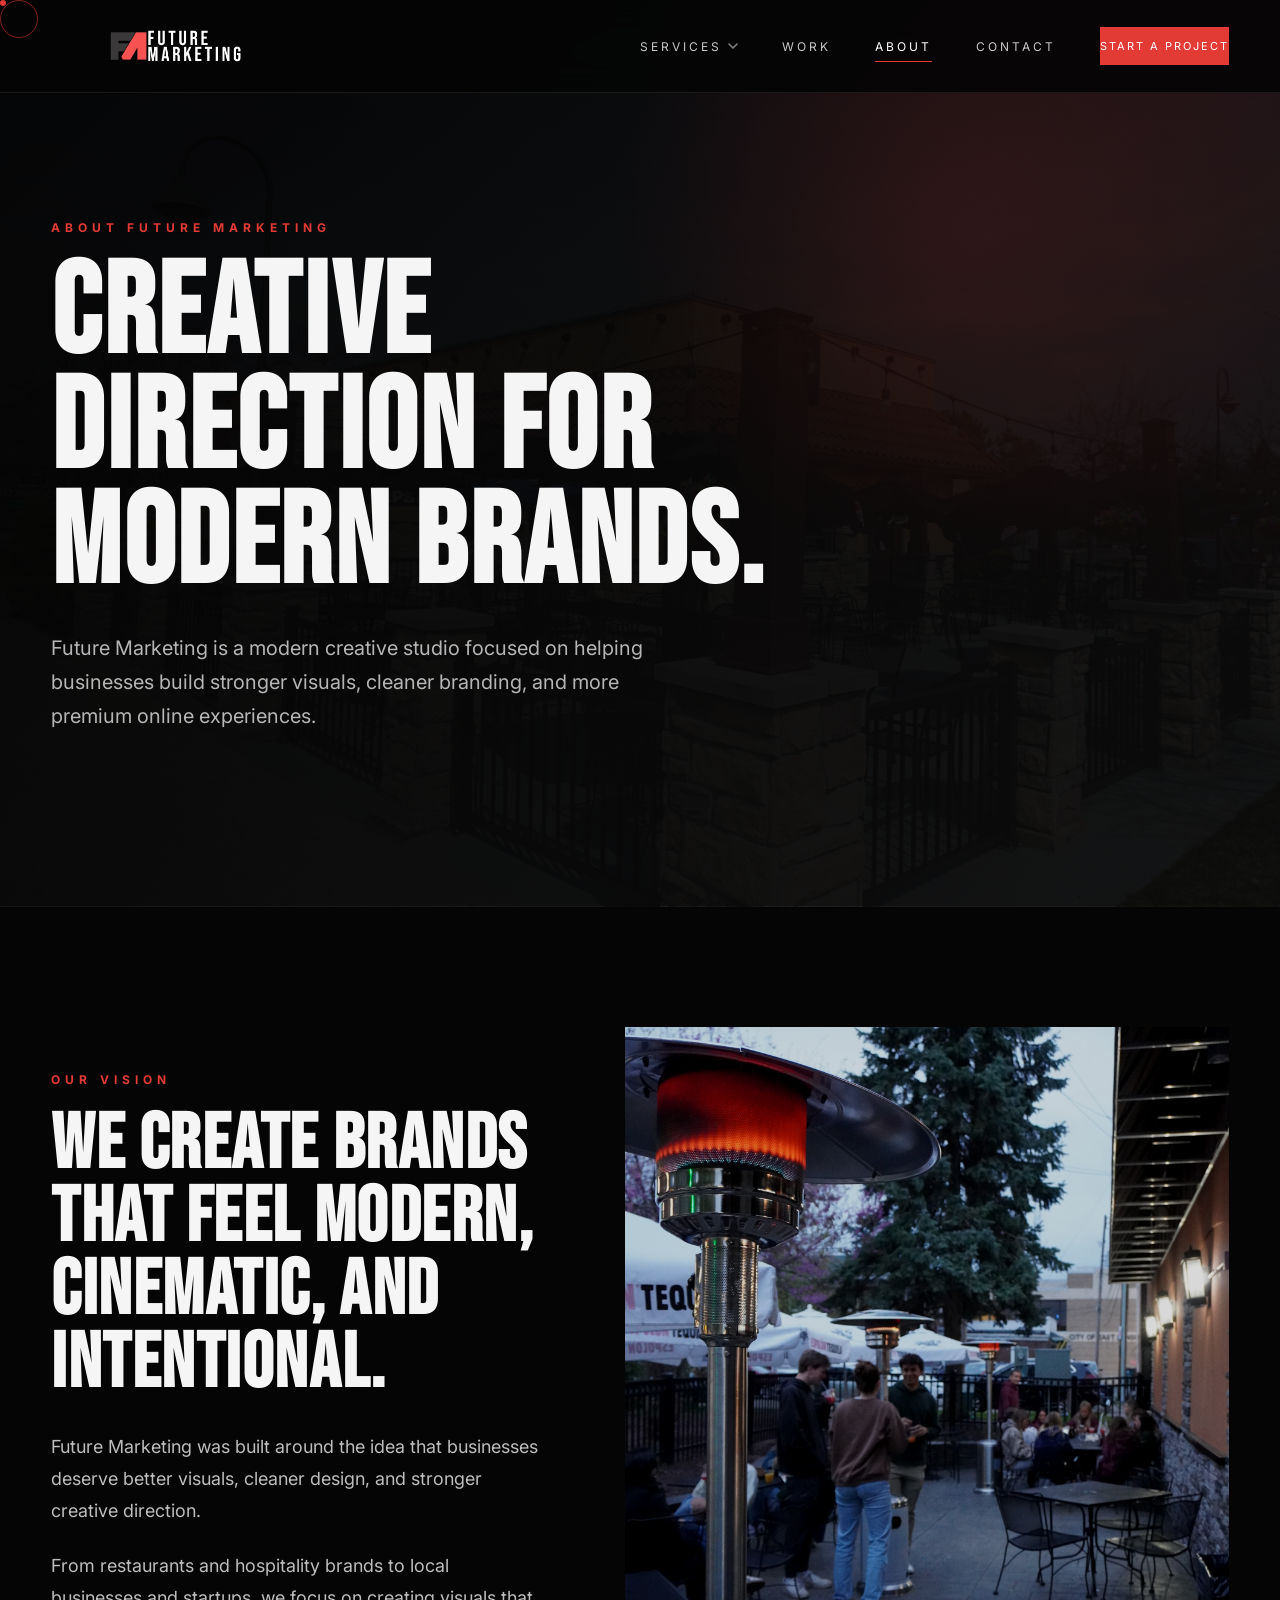
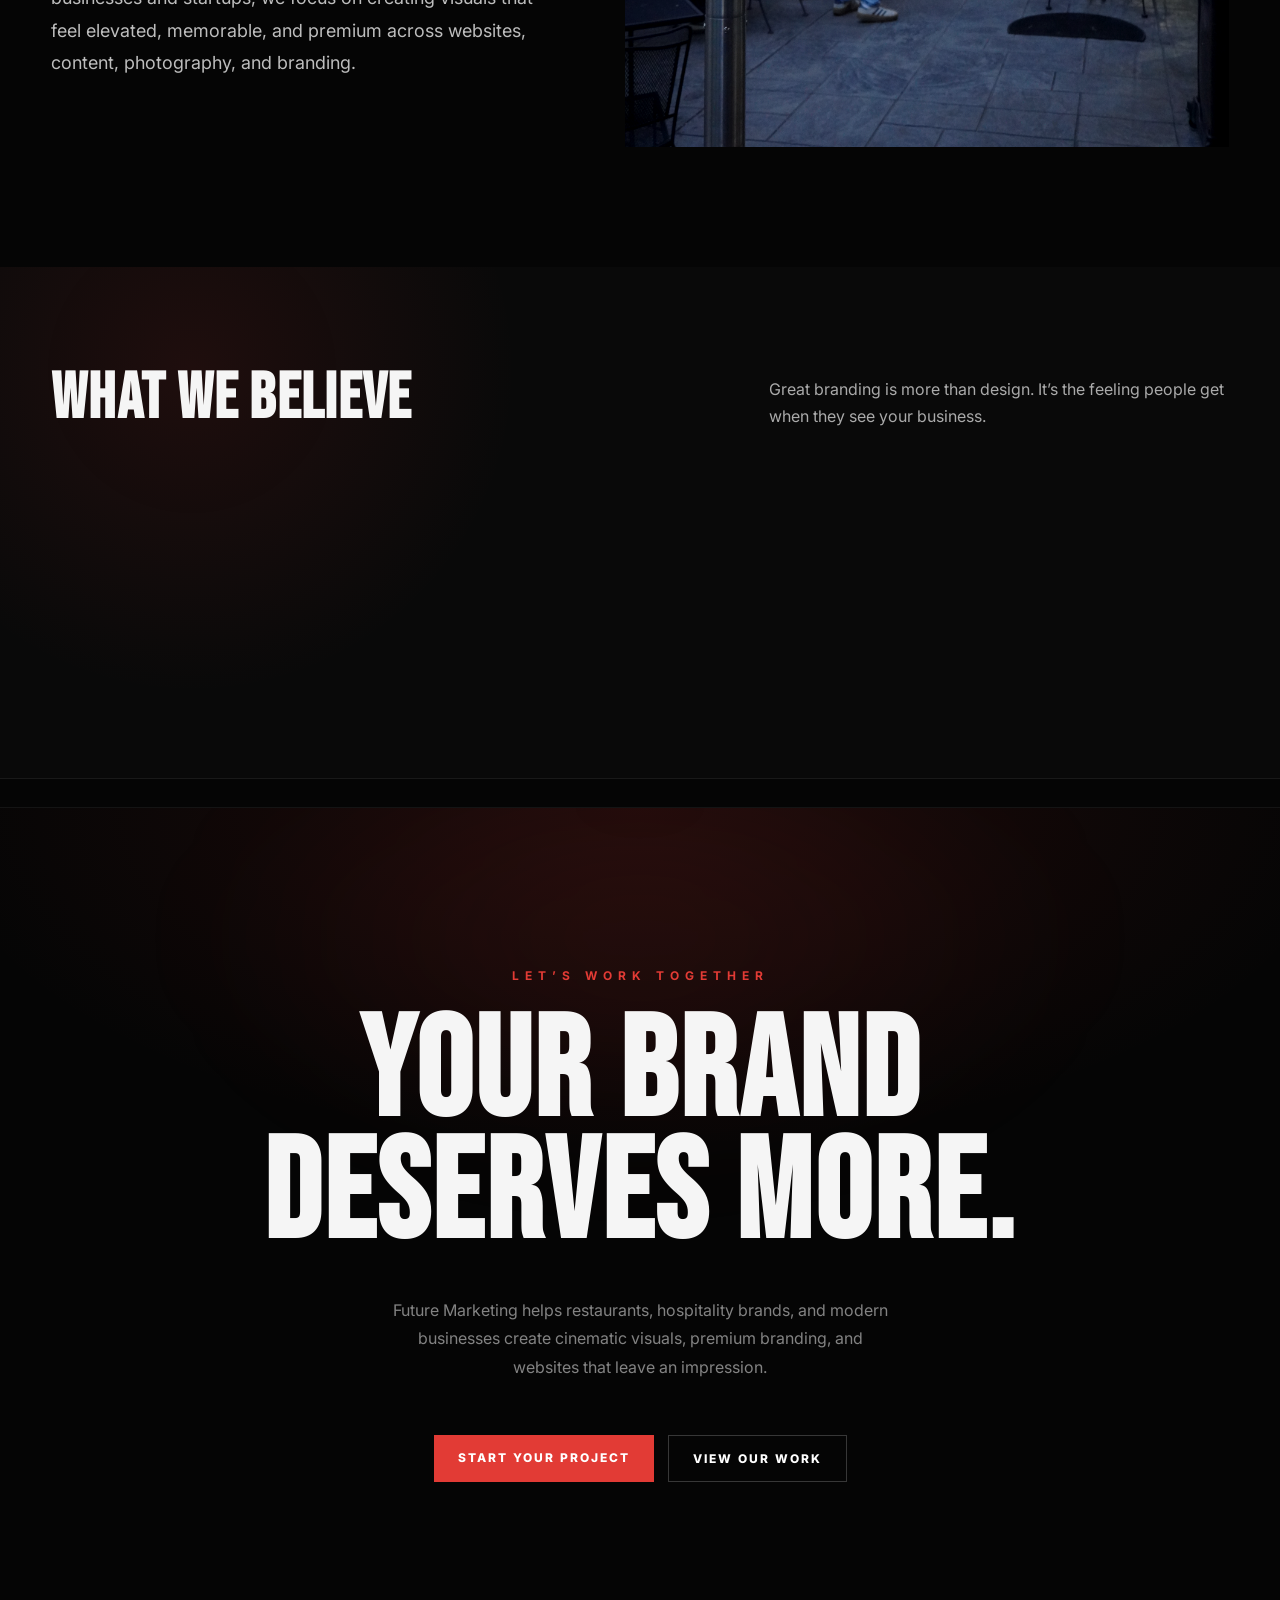
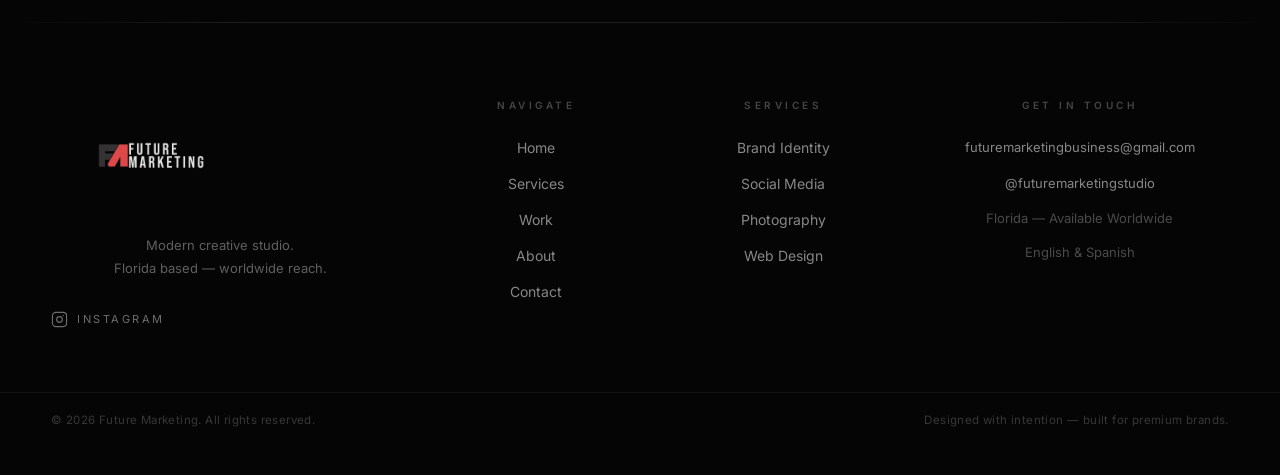
==== commit 5df2740f: "Security hardening — CSP, honeypot, externalized analytics - Add strict Content-Security-Policy with" ====
--- a/about.html
+++ b/about.html
@@ -27,14 +27,8 @@
   <meta name="msapplication-TileColor" content="#050505">
   <link rel="canonical" href="https://futuremark.studio/about.html">
   <meta property="og:url" content="https://futuremark.studio/about.html">
-  <!-- Google Analytics GA4 — replace G-XXXXXXXXXX with your Measurement ID -->
-  <script async src="https://www.googletagmanager.com/gtag/js?id=G-XXXXXXXXXX"></script>
-  <script>
-    window.dataLayer = window.dataLayer || [];
-    function gtag(){dataLayer.push(arguments);}
-    gtag("js", new Date());
-    gtag("config", "G-XXXXXXXXXX");
-  </script>
+  <!-- Google Analytics GA4 — update GA_ID in analytics.js when you have your Measurement ID -->
+  <script src="analytics.js" defer></script>
 </head>
 <body>
 
--- a/style.css
+++ b/style.css
@@ -2554,3 +2554,15 @@
   }
 }
 
+/* ── Honeypot field — visually hidden from humans, bots fill it ── */
+.hp-field {
+  position: absolute;
+  left: -9999px;
+  width: 1px;
+  height: 1px;
+  overflow: hidden;
+  opacity: 0;
+  pointer-events: none;
+  tab-size: 0;
+}
+
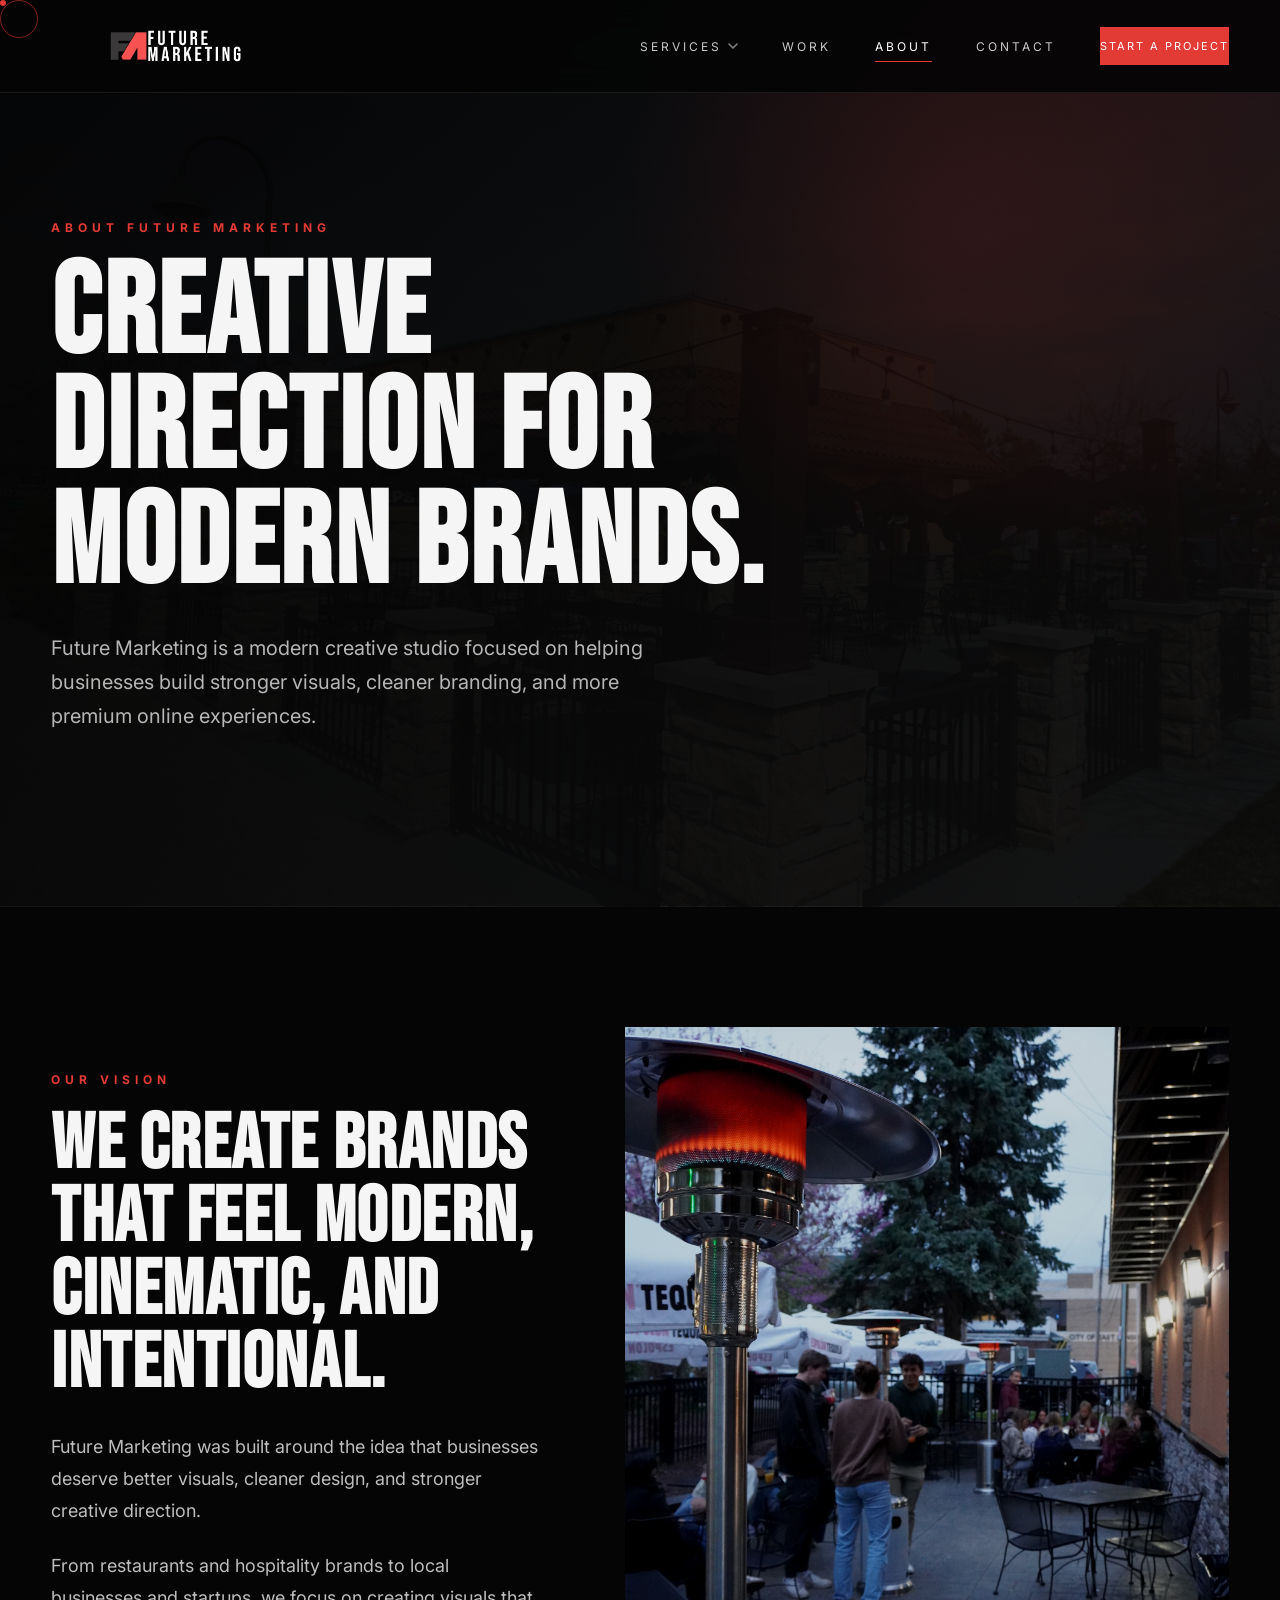
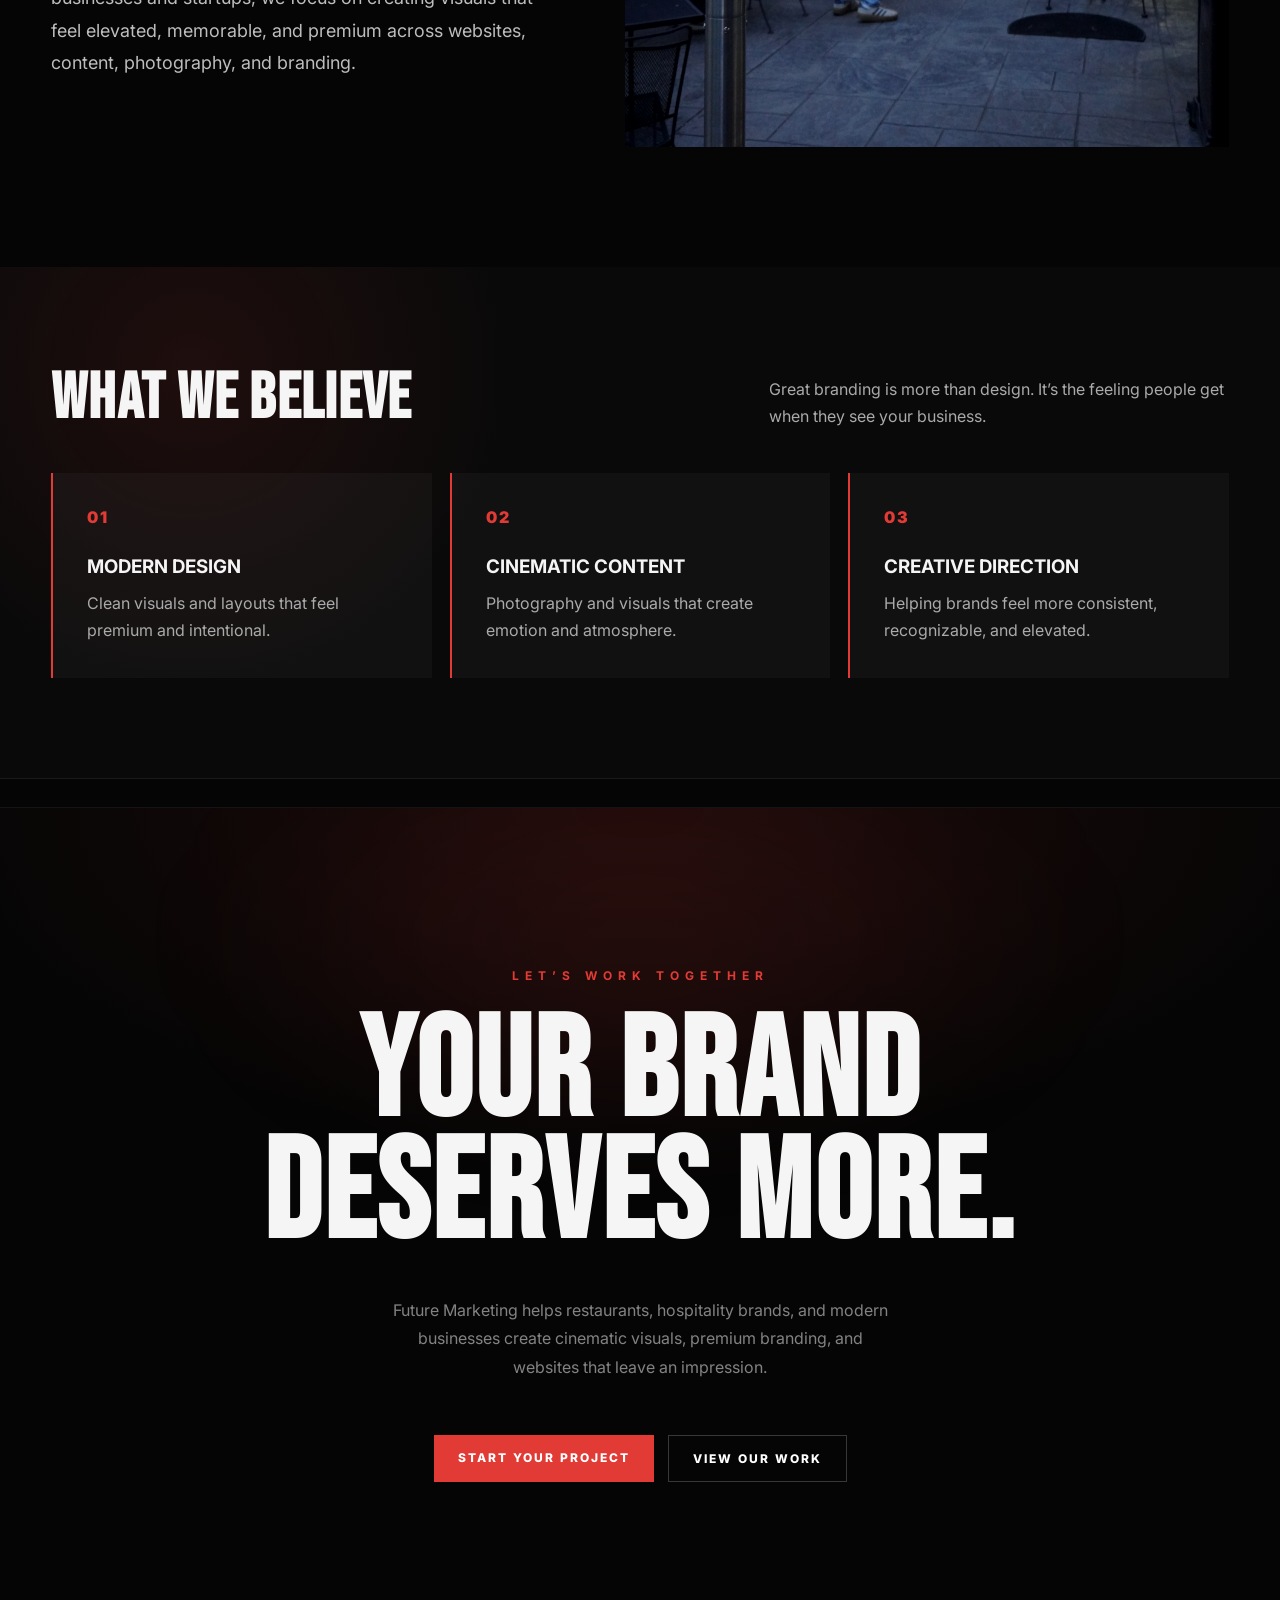
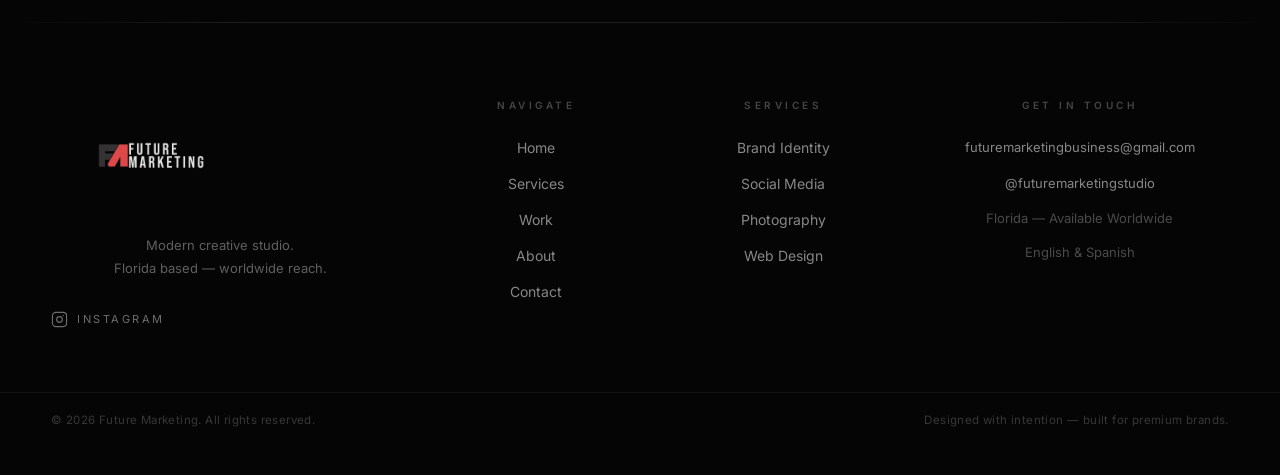
==== commit f57ab96b: "Fix footer mobile: center logo, 2-col nav grid on iPhone, cache bust v6 across all pages Co-Authored" ====
--- a/about.html
+++ b/about.html
@@ -18,7 +18,7 @@
   <link rel="preconnect" href="https://fonts.googleapis.com">
   <link rel="preconnect" href="https://fonts.gstatic.com" crossorigin>
   <link href="https://fonts.googleapis.com/css2?family=Bebas+Neue&family=Inter:wght@300;400;500;600;700;800&display=swap" rel="stylesheet">
-  <link rel="stylesheet" href="style.css" />
+  <link rel="stylesheet" href="style.css?v=6" />
   <link rel="icon" type="image/png" sizes="32x32" href="assets/images/imresizer-favicon.png">
   <link rel="icon" type="image/png" sizes="512x512" href="assets/images/favicon.png">
   <link rel="apple-touch-icon" sizes="180x180" href="assets/images/whitelogo.png">
--- a/style.css
+++ b/style.css
@@ -1477,18 +1477,18 @@
 .portfolio-stack {
   display: flex;
   flex-direction: column;
-  gap: 150px;
+  gap: clamp(72px, 11vw, 120px);
 }
 
 .portfolio-project {
   display: grid;
-  grid-template-columns: 0.85fr 1.15fr;
-  gap: 80px;
+  grid-template-columns: 1fr 1.1fr;
+  gap: clamp(40px, 6vw, 80px);
   align-items: center;
 }
 
 .portfolio-project.reverse {
-  grid-template-columns: 1.15fr 0.85fr;
+  grid-template-columns: 1.1fr 1fr;
 }
 
 .portfolio-project.reverse .project-content {
@@ -1500,44 +1500,52 @@
 }
 
 .project-content h2 {
-  font-size: clamp(48px, 6vw, 88px);
-  line-height: 0.92;
+  font-size: clamp(42px, 5.5vw, 80px);
+  line-height: 0.94;
   letter-spacing: 0.02em;
   text-transform: uppercase;
-  margin-bottom: 24px;
+  margin-bottom: 20px;
 }
 
 .project-content p {
   color: #bdbdbd;
-  font-size: 18px;
+  font-size: clamp(15px, 1.4vw, 17px);
   line-height: 1.8;
-  max-width: 560px;
-  margin-bottom: 34px;
+  max-width: 520px;
+  margin-bottom: 30px;
 }
 
 .project-image {
   position: relative;
   overflow: visible;
+  max-height: 520px;
 }
 
 .project-image img {
   width: 100%;
+  max-height: 520px;
   display: block;
   object-fit: contain;
+  object-position: center top;
   filter: brightness(0.92) contrast(1.05);
-  box-shadow: 0 40px 90px rgba(0,0,0,0.45);
-  transition: 0.35s ease;
+  box-shadow:
+    0 24px 60px rgba(0,0,0,0.5),
+    0 4px 16px rgba(0,0,0,0.3);
+  transition: transform 0.4s ease, box-shadow 0.4s ease;
 }
 
 .project-image:hover img {
-  transform: translateY(-8px);
+  transform: translateY(-6px);
+  box-shadow:
+    0 36px 80px rgba(0,0,0,0.55),
+    0 6px 20px rgba(0,0,0,0.35);
 }
 
 .project-image::before {
   content: "";
   position: absolute;
   inset: -40px;
-  background: radial-gradient(circle at center, rgba(226,59,53,0.12), transparent 55%);
+  background: radial-gradient(circle at center, rgba(226,59,53,0.10), transparent 55%);
   z-index: -1;
 }
 
@@ -1545,7 +1553,7 @@
   .portfolio-project,
   .portfolio-project.reverse {
     grid-template-columns: 1fr;
-    gap: 40px;
+    gap: 32px;
   }
 
   .portfolio-project.reverse .project-content,
@@ -1554,12 +1562,49 @@
   }
 
   .portfolio-stack {
-    gap: 90px;
+    gap: clamp(60px, 14vw, 90px);
   }
 
   .project-content h2 {
-    font-size: clamp(42px, 12vw, 64px);
+    font-size: clamp(38px, 11vw, 60px);
     letter-spacing: 0.01em;
+  }
+
+  .project-image {
+    max-height: 380px;
+  }
+
+  .project-image img {
+    max-height: 380px;
+  }
+}
+
+@media (max-width: 768px) {
+  .portfolio-section {
+    padding: 52px 0;
+  }
+
+  .portfolio-stack {
+    gap: 44px;
+  }
+
+  .project-image {
+    max-height: 220px;
+  }
+
+  .project-image img {
+    max-height: 220px;
+    object-fit: cover;
+    object-position: center;
+  }
+
+  .project-content h2 {
+    font-size: clamp(30px, 8vw, 44px);
+  }
+
+  .project-content p {
+    font-size: 14px;
+    margin-bottom: 20px;
   }
 }
 
@@ -1870,54 +1915,173 @@
   }
 }
 
-.gallery-section{
-  padding: 120px 0;
-}
-
-.gallery-grid{
+.campaigns-section {
+  padding: clamp(72px, 10vw, 120px) 0;
+  background: #090909;
+  border-top: 1px solid rgba(255,255,255,0.05);
+}
+
+.campaigns-section .section-header {
+  margin-bottom: clamp(36px, 4vw, 56px);
+}
+
+.campaigns-section .section-header p {
+  max-width: 420px;
+  font-size: clamp(14px, 1.4vw, 16px);
+  line-height: 1.75;
+  color: rgba(255,255,255,0.5);
+  align-self: flex-end;
+}
+
+.campaigns-grid {
+  display: grid;
+  grid-template-columns: repeat(5, 1fr);
+  gap: clamp(6px, 0.8vw, 12px);
+}
+
+.campaign-card {
+  position: relative;
+  height: clamp(160px, 15vw, 230px);
+  overflow: hidden;
+  background: #111;
+  border: 1px solid rgba(255,255,255,0.07);
+}
+
+.campaign-card img {
+  width: 100%;
+  height: 100%;
+  object-fit: cover;
+  object-position: center top;
+  transition: transform 0.55s ease;
+  display: block;
+}
+
+.campaign-card:hover img {
+  transform: scale(1.05);
+}
+
+.campaign-label {
+  position: absolute;
+  bottom: 0;
+  left: 0;
+  right: 0;
+  padding: 32px 14px 14px;
+  background: linear-gradient(to top, rgba(0,0,0,0.7), transparent);
+  color: rgba(255,255,255,0.7);
+  font-size: 10px;
+  letter-spacing: 2.5px;
+  text-transform: uppercase;
+  font-weight: 600;
+  opacity: 0;
+  transition: opacity 0.3s ease;
+}
+
+.campaign-card:hover .campaign-label {
+  opacity: 1;
+}
+
+@media (max-width: 1100px) {
+  .campaigns-grid {
+    grid-template-columns: repeat(3, 1fr);
+    gap: clamp(6px, 1vw, 12px);
+  }
+  .campaign-card {
+    height: clamp(150px, 20vw, 240px);
+  }
+}
+
+@media (max-width: 640px) {
+  .campaigns-grid {
+    grid-template-columns: repeat(2, 1fr);
+    gap: 8px;
+  }
+  .campaign-card {
+    height: clamp(130px, 34vw, 200px);
+  }
+  .campaign-card:last-child {
+    grid-column: 1 / -1;
+    height: clamp(120px, 28vw, 170px);
+  }
+}
+
+.gallery-section {
+  padding: clamp(72px, 10vw, 120px) 0;
+  background: #050505;
+  border-top: 1px solid rgba(255,255,255,0.05);
+}
+
+.gallery-grid {
   display: grid;
   grid-template-columns: repeat(12, 1fr);
-  gap: 18px;
-}
-
-.gallery-item{
+  grid-auto-rows: clamp(130px, 13vw, 190px);
+  gap: clamp(6px, 1vw, 14px);
+}
+
+.gallery-item {
   grid-column: span 4;
   overflow: hidden;
   background: #111;
-}
-
-.gallery-item img{
+  border: 1px solid rgba(255,255,255,0.05);
+}
+
+.gallery-item img {
   width: 100%;
   height: 100%;
   object-fit: cover;
-  transition: 0.5s ease;
-}
-
-.gallery-item:hover img{
-  transform: scale(1.04);
-}
-
-.gallery-item.tall{
+  transition: transform 0.5s ease, filter 0.5s ease;
+  filter: brightness(0.88) contrast(1.04);
+}
+
+.gallery-item:hover img {
+  transform: scale(1.05);
+  filter: brightness(1) contrast(1.04);
+}
+
+.gallery-item.tall {
   grid-row: span 2;
 }
 
-.gallery-item.wide{
+.gallery-item.wide {
   grid-column: span 8;
 }
 
-@media(max-width: 768px){
-
-  .gallery-grid{
-    grid-template-columns: 1fr;
+@media (max-width: 900px) {
+  .gallery-grid {
+    grid-template-columns: repeat(6, 1fr);
+    grid-auto-rows: clamp(120px, 22vw, 200px);
+  }
+
+  .gallery-item {
+    grid-column: span 3;
+  }
+
+  .gallery-item.wide {
+    grid-column: span 6;
+  }
+
+  .gallery-item.tall {
+    grid-row: span 1;
+    grid-column: span 3;
+  }
+}
+
+@media (max-width: 600px) {
+  .gallery-grid {
+    grid-template-columns: 1fr 1fr;
+    grid-auto-rows: clamp(110px, 32vw, 170px);
+    gap: 6px;
   }
 
   .gallery-item,
   .gallery-item.wide,
-  .gallery-item.tall{
+  .gallery-item.tall {
     grid-column: auto;
     grid-row: auto;
   }
 
+  .gallery-item.wide {
+    grid-column: 1 / -1;
+  }
 }
 
 .simple-footer {
@@ -2105,6 +2269,20 @@
    NAVIGATION — Premium Redesign
 ═══════════════════════════════════════════════════════ */
 
+/* ── NAV TABLET — tighten gap before hamburger kicks in ── */
+
+@media (min-width: 769px) and (max-width: 1080px) {
+  .nav-links {
+    gap: clamp(18px, 2.8vw, 36px);
+    font-size: 11px;
+    letter-spacing: 2px;
+  }
+
+  .nav-cta {
+    padding: 9px 16px;
+  }
+}
+
 /* ── NAV CTA BUTTON ── */
 
 .nav-cta {
@@ -2538,13 +2716,39 @@
     text-align: center;
   }
 
+  /* 2-col grid: brand spans full width on top, nav cols sit 2-per-row */
   .footer-grid {
-    grid-template-columns: 1fr;
-    gap: 36px;
-  }
-
+    grid-template-columns: 1fr 1fr;
+    gap: 36px 20px;
+  }
+
+  /* Brand col: full width + centered */
   .footer-brand-col {
-    grid-column: auto;
+    grid-column: 1 / -1;
+    align-items: center;
+    text-align: center;
+  }
+
+  .footer-tagline {
+    text-align: center;
+  }
+
+  .footer-socials {
+    justify-content: center;
+  }
+
+  /* Get In Touch has long email — let it span full width */
+  .footer-nav-col:last-child {
+    grid-column: 1 / -1;
+    align-items: center;
+  }
+
+  .footer-nav-col:last-child .footer-links {
+    align-items: center;
+  }
+
+  .footer-nav-col:last-child .footer-links li a:hover {
+    transform: none;
   }
 
   .footer-bottom-inner {
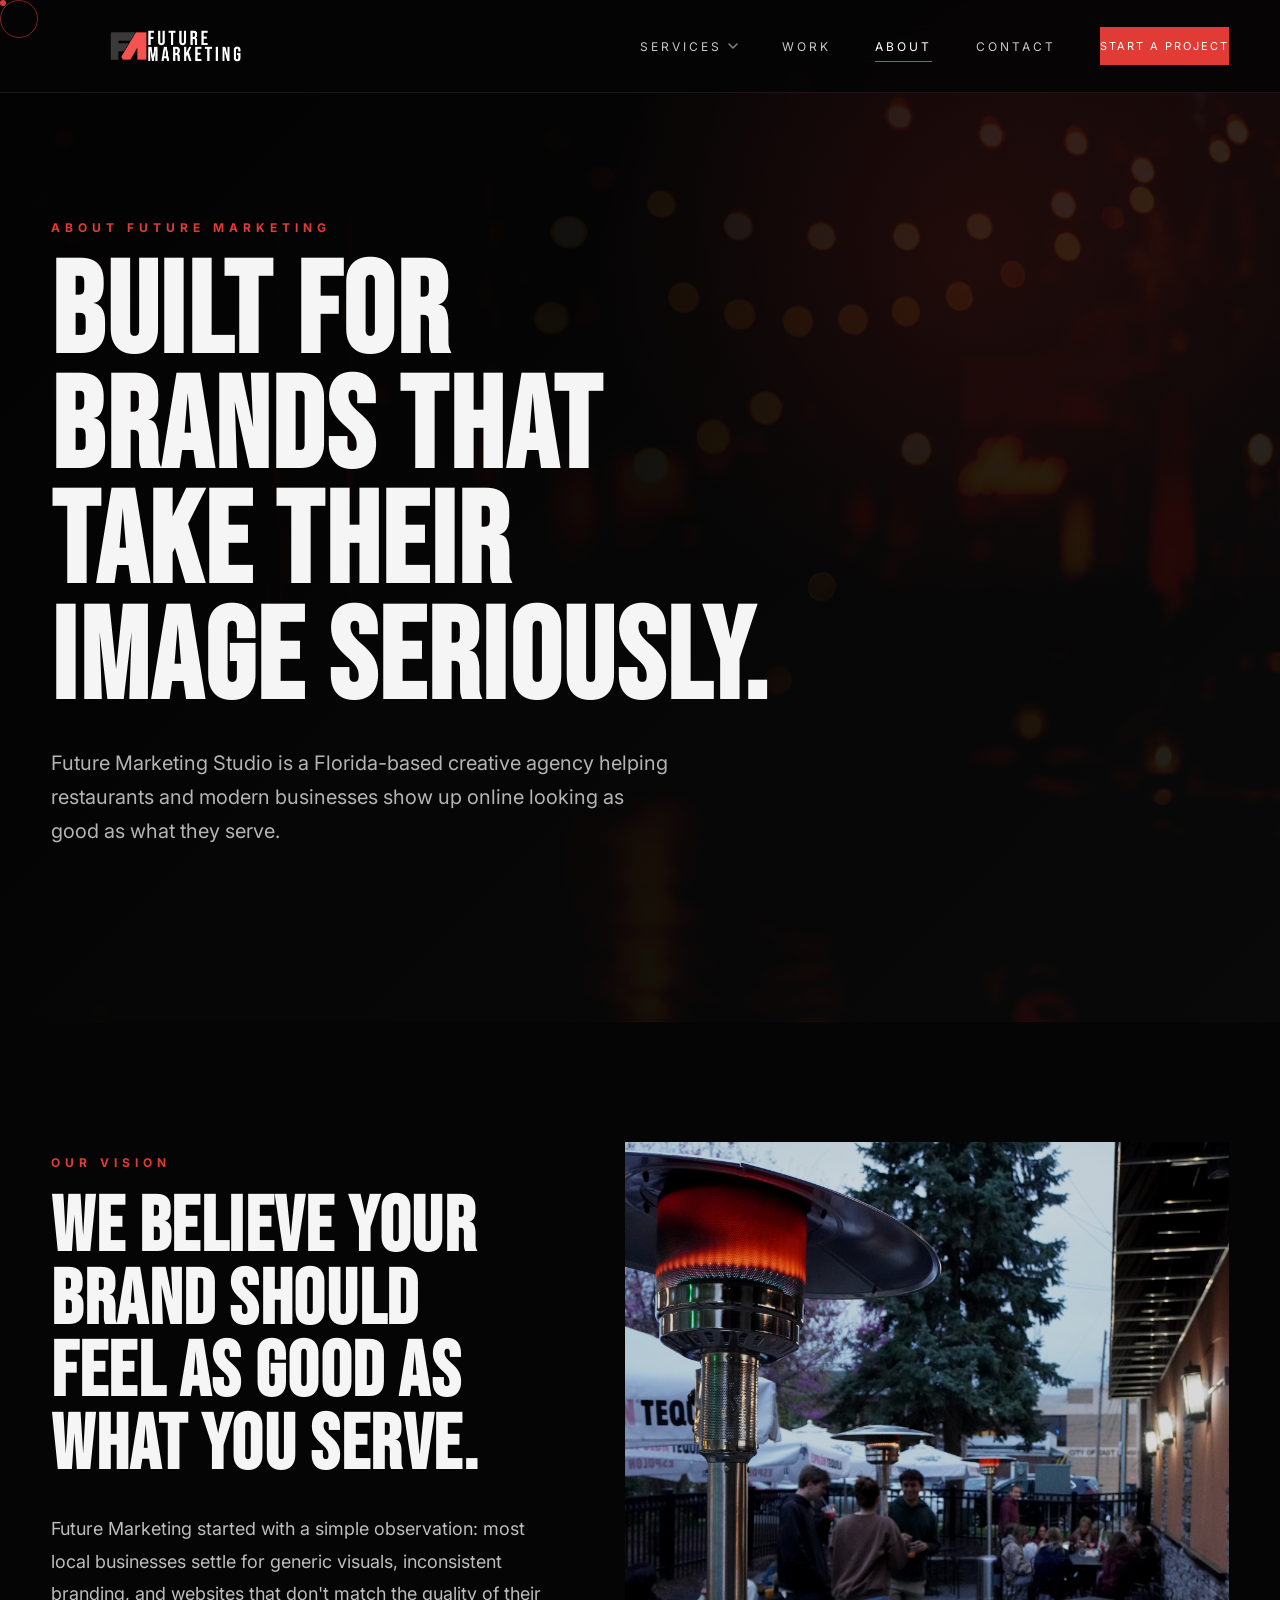
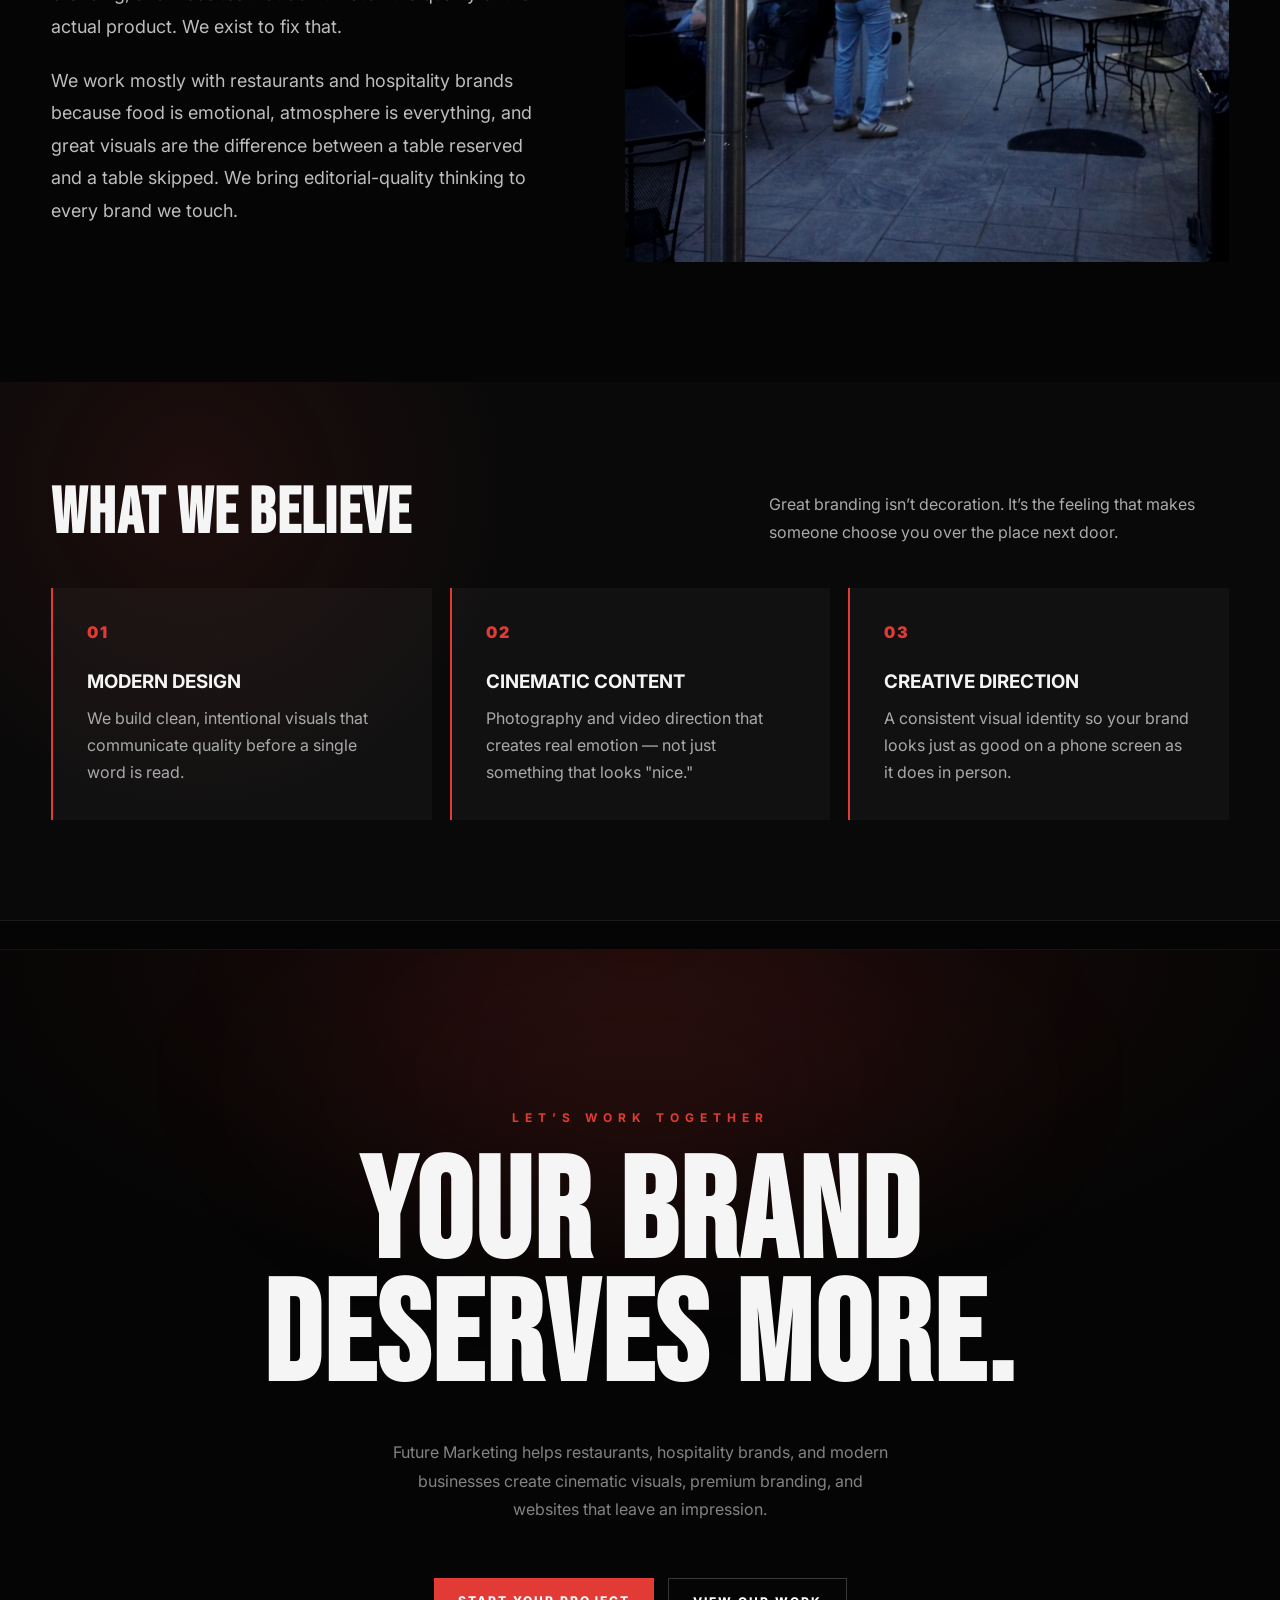
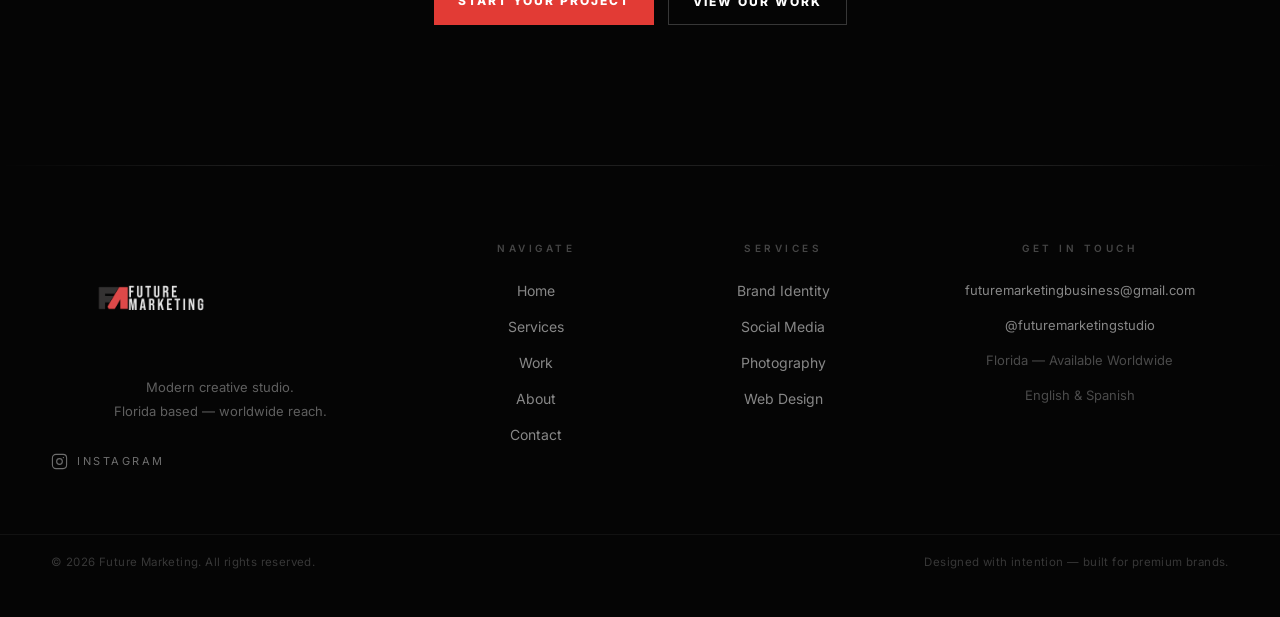
==== commit d9908aea: "Add Modern Visibility section, full site audit & conversion improvements - Add interactive Visibilit" ====
--- a/about.html
+++ b/about.html
@@ -3,8 +3,8 @@
 <head>
   <meta charset="UTF-8" />
   <meta name="viewport" content="width=device-width, initial-scale=1.0" />
-  <title>About | Future Marketing</title>
-  <meta name="description" content="Future Marketing is a modern creative studio focused on helping restaurants, hospitality brands, and local businesses build stronger visuals, cleaner branding, and premium digital experiences.">
+  <title>About Future Marketing Studio | Creative Agency for Restaurants — Florida</title>
+  <meta name="description" content="Future Marketing Studio is a Florida-based creative agency specializing in cinematic branding, photography, and web design for restaurants and hospitality brands. Learn who we are.">
   <meta name="robots" content="index, follow">
   <meta property="og:type" content="website">
   <meta property="og:title" content="About | Future Marketing">
@@ -68,7 +68,7 @@
           <a href="services.html#web-design" class="nav-drop-link" role="menuitem">
             <span class="nav-drop-num">03</span>Web Design
           </a>
-          <a href="services.html" class="nav-drop-link" role="menuitem">
+          <a href="services.html#social-media" class="nav-drop-link" role="menuitem">
             <span class="nav-drop-num">04</span>Social Media
           </a>
         </div>
@@ -97,15 +97,16 @@
     </div>
 
     <h1>
-      CREATIVE <br>
-      DIRECTION FOR <br>
-      MODERN BRANDS.
+      BUILT FOR <br>
+      BRANDS THAT <br>
+      TAKE THEIR <br>
+      IMAGE SERIOUSLY.
     </h1>
 
     <p>
-      Future Marketing is a modern creative studio focused on helping
-      businesses build stronger visuals, cleaner branding,
-      and more premium online experiences.
+      Future Marketing Studio is a Florida-based creative agency helping
+      restaurants and modern businesses show up online
+      looking as good as what they serve.
     </p>
 
   </div>
@@ -123,18 +124,20 @@
       </div>
 
       <h2>
-        We create brands that feel modern, cinematic, and intentional.
+        We believe your brand should feel as good as what you serve.
       </h2>
 
       <p>
-        Future Marketing was built around the idea that businesses deserve
-        better visuals, cleaner design, and stronger creative direction.
+        Future Marketing started with a simple observation: most local businesses
+        settle for generic visuals, inconsistent branding, and websites that don't
+        match the quality of their actual product. We exist to fix that.
       </p>
 
       <p>
-        From restaurants and hospitality brands to local businesses and startups,
-        we focus on creating visuals that feel elevated, memorable,
-        and premium across websites, content, photography, and branding.
+        We work mostly with restaurants and hospitality brands because food is
+        emotional, atmosphere is everything, and great visuals are the difference
+        between a table reserved and a table skipped. We bring editorial-quality
+        thinking to every brand we touch.
       </p>
 
     </div>
@@ -161,7 +164,7 @@
       </h2>
 
       <p>
-        Great branding is more than design. It’s the feeling people get when they see your business.
+        Great branding isn’t decoration. It’s the feeling that makes someone choose you over the place next door.
       </p>
 
     </div>
@@ -171,19 +174,19 @@
       <div class="process-step">
         <span>01</span>
         <h3>Modern Design</h3>
-        <p>Clean visuals and layouts that feel premium and intentional.</p>
+        <p>We build clean, intentional visuals that communicate quality before a single word is read.</p>
       </div>
 
       <div class="process-step">
         <span>02</span>
         <h3>Cinematic Content</h3>
-        <p>Photography and visuals that create emotion and atmosphere.</p>
+        <p>Photography and video direction that creates real emotion — not just something that looks "nice."</p>
       </div>
 
       <div class="process-step">
         <span>03</span>
         <h3>Creative Direction</h3>
-        <p>Helping brands feel more consistent, recognizable, and elevated.</p>
+        <p>A consistent visual identity so your brand looks just as good on a phone screen as it does in person.</p>
       </div>
 
     </div>
--- a/style.css
+++ b/style.css
@@ -1449,12 +1449,12 @@
   position: absolute;
   inset: 0;
   background:
-    linear-gradient(to right, rgba(5,5,5,0.94), rgba(5,5,5,0.82)),
-    url("assets/images/canton.JPG");
+    linear-gradient(to right, rgba(5,5,5,0.95), rgba(5,5,5,0.7)),
+    url("assets/images/lights.png");
   background-size: cover;
   background-position: center;
-  opacity: 0.32;
-  filter: grayscale(20%) contrast(1.05);
+  opacity: 0.45;
+  filter: brightness(0.85) contrast(1.1);
   z-index: 0;
 }
 
@@ -1465,6 +1465,538 @@
 
 .best-for-section {
   background: #050505;
+}
+
+/* ── TRUST BAND ── */
+
+.trust-band {
+  background: rgba(255,255,255,0.02);
+  border-top: 1px solid rgba(255,255,255,0.055);
+  border-bottom: 1px solid rgba(255,255,255,0.055);
+  padding: 18px 0;
+  overflow: hidden;
+}
+
+.trust-band-inner {
+  display: flex;
+  align-items: center;
+  justify-content: center;
+  gap: 0;
+  flex-wrap: wrap;
+}
+
+.trust-item {
+  display: inline-flex;
+  align-items: center;
+  gap: 10px;
+  color: rgba(255,255,255,0.35);
+  font-size: 10.5px;
+  letter-spacing: 3px;
+  text-transform: uppercase;
+  font-weight: 500;
+  padding: 6px 32px;
+  white-space: nowrap;
+}
+
+.trust-item + .trust-item {
+  border-left: 1px solid rgba(255,255,255,0.07);
+}
+
+.trust-dot {
+  width: 4px;
+  height: 4px;
+  border-radius: 50%;
+  background: var(--red);
+  opacity: 0.7;
+  flex-shrink: 0;
+}
+
+@media (max-width: 700px) {
+  .trust-band-inner {
+    gap: 0;
+  }
+  .trust-item {
+    padding: 5px 18px;
+    font-size: 9.5px;
+    letter-spacing: 2px;
+  }
+}
+
+@media (max-width: 480px) {
+  .trust-item {
+    padding: 5px 14px;
+    font-size: 9px;
+    letter-spacing: 1.5px;
+  }
+}
+
+/* ── HERO STATS — 3-across on mobile ── */
+
+@media (max-width: 600px) {
+  .hero-stats {
+    display: grid;
+    grid-template-columns: repeat(3, 1fr);
+    gap: 0;
+    margin-top: 36px;
+  }
+
+  .stat {
+    padding: 16px 12px;
+    border-left: 1px solid rgba(255,255,255,0.07);
+    width: auto;
+  }
+
+  .stat:first-child {
+    border-left: none;
+  }
+
+  .stat h3 {
+    font-size: 13px;
+    letter-spacing: 0.5px;
+    margin-bottom: 4px;
+  }
+
+  .stat span {
+    font-size: 9px;
+    letter-spacing: 0.5px;
+    line-height: 1.4;
+  }
+}
+
+/* ── SERVICE CARD — tighter number, stronger heading ── */
+
+.service-card h3 {
+  font-size: 16px;
+  letter-spacing: 1.5px;
+}
+
+/* ── PREVIEW CARD gradient overlay ── */
+
+.preview-card::after {
+  content: "";
+  position: absolute;
+  inset: 0;
+  background: linear-gradient(to top, rgba(0,0,0,0.72) 0%, rgba(0,0,0,0.2) 40%, transparent 70%);
+  pointer-events: none;
+}
+
+.preview-card h3 {
+  z-index: 3;
+}
+
+/* ── SECTION TRANSITION: subtle top line ── */
+
+.home-services {
+  border-top: 1px solid rgba(255,255,255,0.05);
+}
+
+.process-section {
+  border-top: 1px solid rgba(255,255,255,0.05);
+}
+
+.industries-section {
+  border-top: 1px solid rgba(255,255,255,0.05);
+}
+
+/* ── VISIBILITY SECTION ── */
+
+.visibility-section {
+  position: relative;
+  background: var(--black);
+  overflow: hidden;
+  padding: 120px 0 100px;
+  border-top: 1px solid rgba(255,255,255,0.06);
+}
+
+.vis-bg-glow {
+  position: absolute;
+  inset: 0;
+  pointer-events: none;
+  background:
+    radial-gradient(circle at 18% 65%, rgba(226,59,53,0.1), transparent 38%),
+    radial-gradient(circle at 82% 18%, rgba(226,59,53,0.05), transparent 28%);
+  z-index: 0;
+}
+
+.visibility-section .container {
+  position: relative;
+  z-index: 2;
+}
+
+/* Header */
+.vis-header {
+  max-width: 820px;
+  margin-bottom: 72px;
+}
+
+.vis-header h2 {
+  font-size: clamp(48px, 6.5vw, 100px);
+  text-transform: uppercase;
+  line-height: 0.92;
+  letter-spacing: 0.02em;
+  margin-bottom: 24px;
+}
+
+.vis-subtext {
+  font-size: 18px;
+  color: var(--gray-light);
+  line-height: 1.8;
+  max-width: 660px;
+}
+
+/* Body: position:relative so SVG can overlay */
+.vis-body {
+  position: relative;
+}
+
+/* Grid: hub col | nodes col */
+.vis-grid {
+  display: grid;
+  grid-template-columns: 300px 1fr;
+  gap: 0;
+  align-items: center;
+  min-height: 520px;
+}
+
+.vis-hub-col {
+  display: flex;
+  align-items: center;
+  justify-content: center;
+  height: 100%;
+}
+
+/* Hub */
+.vis-hub {
+  position: relative;
+  width: 200px;
+  height: 200px;
+  display: flex;
+  align-items: center;
+  justify-content: center;
+  flex-shrink: 0;
+}
+
+.vis-hub-core {
+  position: relative;
+  z-index: 3;
+  width: 138px;
+  height: 138px;
+  border-radius: 50%;
+  background: linear-gradient(145deg, #181818, #080808);
+  border: 1.5px solid rgba(226,59,53,0.45);
+  display: flex;
+  flex-direction: column;
+  align-items: center;
+  justify-content: center;
+  text-align: center;
+  box-shadow:
+    0 0 0 1px rgba(226,59,53,0.07),
+    0 0 50px rgba(226,59,53,0.14),
+    0 12px 40px rgba(0,0,0,0.7);
+}
+
+.vis-hub-core span {
+  font-family: 'Bebas Neue', 'Arial Narrow', Arial, sans-serif;
+  font-size: 17px;
+  letter-spacing: 4px;
+  color: white;
+  line-height: 1;
+}
+
+.vis-hub-core small {
+  font-size: 9px;
+  letter-spacing: 2.5px;
+  text-transform: uppercase;
+  color: var(--red);
+  margin-top: 5px;
+  opacity: 0.9;
+}
+
+/* Rings */
+.vis-ring {
+  position: absolute;
+  border-radius: 50%;
+  top: 50%;
+  left: 50%;
+  transform: translate(-50%, -50%);
+  animation: vis-ring-pulse 3.5s ease-in-out infinite;
+}
+
+.vis-ring.r1 {
+  width: 158px;
+  height: 158px;
+  border: 1px solid rgba(226,59,53,0.22);
+  animation-delay: 0s;
+}
+
+.vis-ring.r2 {
+  width: 208px;
+  height: 208px;
+  border: 1px solid rgba(226,59,53,0.12);
+  animation-delay: 0.9s;
+}
+
+.vis-ring.r3 {
+  width: 262px;
+  height: 262px;
+  border: 1px solid rgba(226,59,53,0.06);
+  animation-delay: 1.8s;
+}
+
+@keyframes vis-ring-pulse {
+  0%, 100% { opacity: 0.7; transform: translate(-50%, -50%) scale(1); }
+  50%       { opacity: 0.2; transform: translate(-50%, -50%) scale(1.06); }
+}
+
+/* SVG connector overlay */
+.vis-svg {
+  position: absolute;
+  top: 0;
+  left: 0;
+  width: 100%;
+  height: 100%;
+  pointer-events: none;
+  z-index: 1;
+  overflow: visible;
+}
+
+.vis-line {
+  fill: none;
+  stroke: rgba(255,255,255,0.09);
+  stroke-width: 1;
+  stroke-dasharray: 5 5;
+  transition: stroke 0.3s ease, stroke-width 0.3s ease, stroke-dasharray 0.3s ease;
+}
+
+.vis-line.is-active {
+  stroke: rgba(226,59,53,0.55);
+  stroke-width: 1.5;
+  stroke-dasharray: none;
+}
+
+/* Nodes */
+.vis-nodes {
+  display: flex;
+  flex-direction: column;
+  gap: 10px;
+  padding-left: 48px;
+}
+
+.vis-node {
+  display: grid;
+  grid-template-columns: 90px 1fr 28px;
+  align-items: center;
+  gap: 18px;
+  padding: 20px 26px;
+  background: rgba(10,10,10,0.85);
+  border: 1px solid rgba(255,255,255,0.07);
+  cursor: pointer;
+  position: relative;
+  overflow: hidden;
+  transition:
+    border-color 0.3s ease,
+    background 0.3s ease,
+    transform 0.35s cubic-bezier(0.34, 1.2, 0.64, 1);
+}
+
+.vis-node::before {
+  content: "";
+  position: absolute;
+  inset: 0;
+  background: radial-gradient(circle at 15% 50%, rgba(226,59,53,0.08), transparent 60%);
+  opacity: 0;
+  transition: opacity 0.3s ease;
+  pointer-events: none;
+}
+
+.vis-node:hover,
+.vis-node.is-active {
+  border-color: rgba(226,59,53,0.35);
+  background: rgba(18,9,9,0.95);
+}
+
+.vis-node:hover::before,
+.vis-node.is-active::before {
+  opacity: 1;
+}
+
+/* Desktop translateX only on real hover-capable devices */
+@media (hover: hover) and (pointer: fine) {
+  .vis-node:hover {
+    transform: translateX(8px);
+  }
+}
+
+.vis-node.is-active {
+  transform: translateX(8px);
+}
+
+/* Node left: abbr + dot */
+.vis-node-left {
+  display: flex;
+  align-items: center;
+  gap: 12px;
+}
+
+.vis-abbr {
+  font-family: 'Bebas Neue', 'Arial Narrow', Arial, sans-serif;
+  font-size: 28px;
+  letter-spacing: 2px;
+  color: rgba(255,255,255,0.4);
+  transition: color 0.3s ease;
+  min-width: 56px;
+}
+
+.vis-node:hover .vis-abbr,
+.vis-node.is-active .vis-abbr {
+  color: var(--red);
+}
+
+.vis-dot {
+  width: 7px;
+  height: 7px;
+  border-radius: 50%;
+  background: rgba(255,255,255,0.18);
+  border: 1px solid rgba(255,255,255,0.12);
+  flex-shrink: 0;
+  transition:
+    background 0.3s ease,
+    border-color 0.3s ease,
+    box-shadow 0.3s ease;
+}
+
+.vis-node:hover .vis-dot,
+.vis-node.is-active .vis-dot {
+  background: var(--red);
+  border-color: var(--red);
+  box-shadow: 0 0 10px rgba(226,59,53,0.7);
+}
+
+/* Node content */
+.vis-node-content h3 {
+  font-family: 'Inter', Arial, sans-serif;
+  font-size: 13px;
+  font-weight: 600;
+  text-transform: uppercase;
+  letter-spacing: 1.5px;
+  color: var(--white);
+  line-height: 1.4;
+}
+
+.vis-node-content p {
+  font-size: 13px;
+  color: var(--gray);
+  line-height: 1.65;
+  max-height: 0;
+  overflow: hidden;
+  opacity: 0;
+  margin-top: 0;
+  transition:
+    max-height 0.38s ease,
+    opacity 0.3s ease,
+    margin-top 0.3s ease;
+}
+
+.vis-node:hover .vis-node-content p,
+.vis-node.is-active .vis-node-content p {
+  max-height: 80px;
+  opacity: 1;
+  margin-top: 7px;
+}
+
+/* Plus indicator */
+.vis-plus {
+  font-size: 22px;
+  font-weight: 300;
+  color: rgba(255,255,255,0.22);
+  line-height: 1;
+  text-align: center;
+  transition:
+    color 0.3s ease,
+    transform 0.35s cubic-bezier(0.34, 1.2, 0.64, 1);
+}
+
+.vis-node:hover .vis-plus,
+.vis-node.is-active .vis-plus {
+  color: var(--red);
+  transform: rotate(45deg);
+}
+
+/* CTA */
+.vis-cta {
+  margin-top: 64px;
+  display: flex;
+  align-items: center;
+  gap: 28px;
+}
+
+.vis-cta-note {
+  font-size: 13px;
+  color: rgba(255,255,255,0.28);
+  letter-spacing: 0.5px;
+}
+
+/* Mobile */
+@media (max-width: 768px) {
+  .vis-grid {
+    grid-template-columns: 1fr;
+    gap: 48px;
+    min-height: auto;
+  }
+
+  .vis-hub-col {
+    height: auto;
+  }
+
+  .vis-svg {
+    display: none;
+  }
+
+  .vis-nodes {
+    padding-left: 0;
+    gap: 8px;
+  }
+
+  .vis-node {
+    grid-template-columns: 64px 1fr 24px;
+    gap: 12px;
+    padding: 16px 18px;
+  }
+
+  /* Disable translateX on mobile */
+  .vis-node:hover,
+  .vis-node.is-active {
+    transform: none;
+  }
+
+  .vis-abbr {
+    font-size: 24px;
+    min-width: 44px;
+  }
+
+  .vis-node-content h3 {
+    font-size: 12px;
+    letter-spacing: 1px;
+  }
+
+  .vis-node.is-active .vis-node-content p {
+    max-height: 100px;
+  }
+
+  .vis-cta {
+    flex-direction: column;
+    align-items: flex-start;
+    gap: 14px;
+    margin-top: 48px;
+  }
+
+  .vis-cta-note {
+    font-size: 12px;
+  }
+
+  .vis-header {
+    margin-bottom: 48px;
+  }
 }
 
 /* WORK PAGE */
@@ -1691,10 +2223,10 @@
   position: absolute;
   inset: 0;
   background:
-    linear-gradient(to right, rgba(0,0,0,0.88), rgba(0,0,0,0.45)),
-    linear-gradient(to top, rgba(0,0,0,0.75), rgba(0,0,0,0.2)),
-    url("assets/images/luxurious-4.jpeg") center/cover no-repeat;
-  opacity: 0.9;
+    linear-gradient(to right, rgba(0,0,0,0.92), rgba(0,0,0,0.5)),
+    linear-gradient(to top, rgba(0,0,0,0.8), rgba(0,0,0,0.15)),
+    url("assets/images/hero.jpeg") center/cover no-repeat;
+  opacity: 0.92;
 }
 
 .contact-hero .container{
@@ -2249,6 +2781,16 @@
   display: block;
 }
 
+/* ── FORM NOTE (friction reducer) ── */
+
+.form-note {
+  font-size: 12px;
+  color: rgba(255,255,255,0.28);
+  letter-spacing: 0.5px;
+  text-align: center;
+  margin-top: -8px;
+}
+
 /* ── CONTACT INFO LINK HOVER ── */
 
 .contact-item a {
